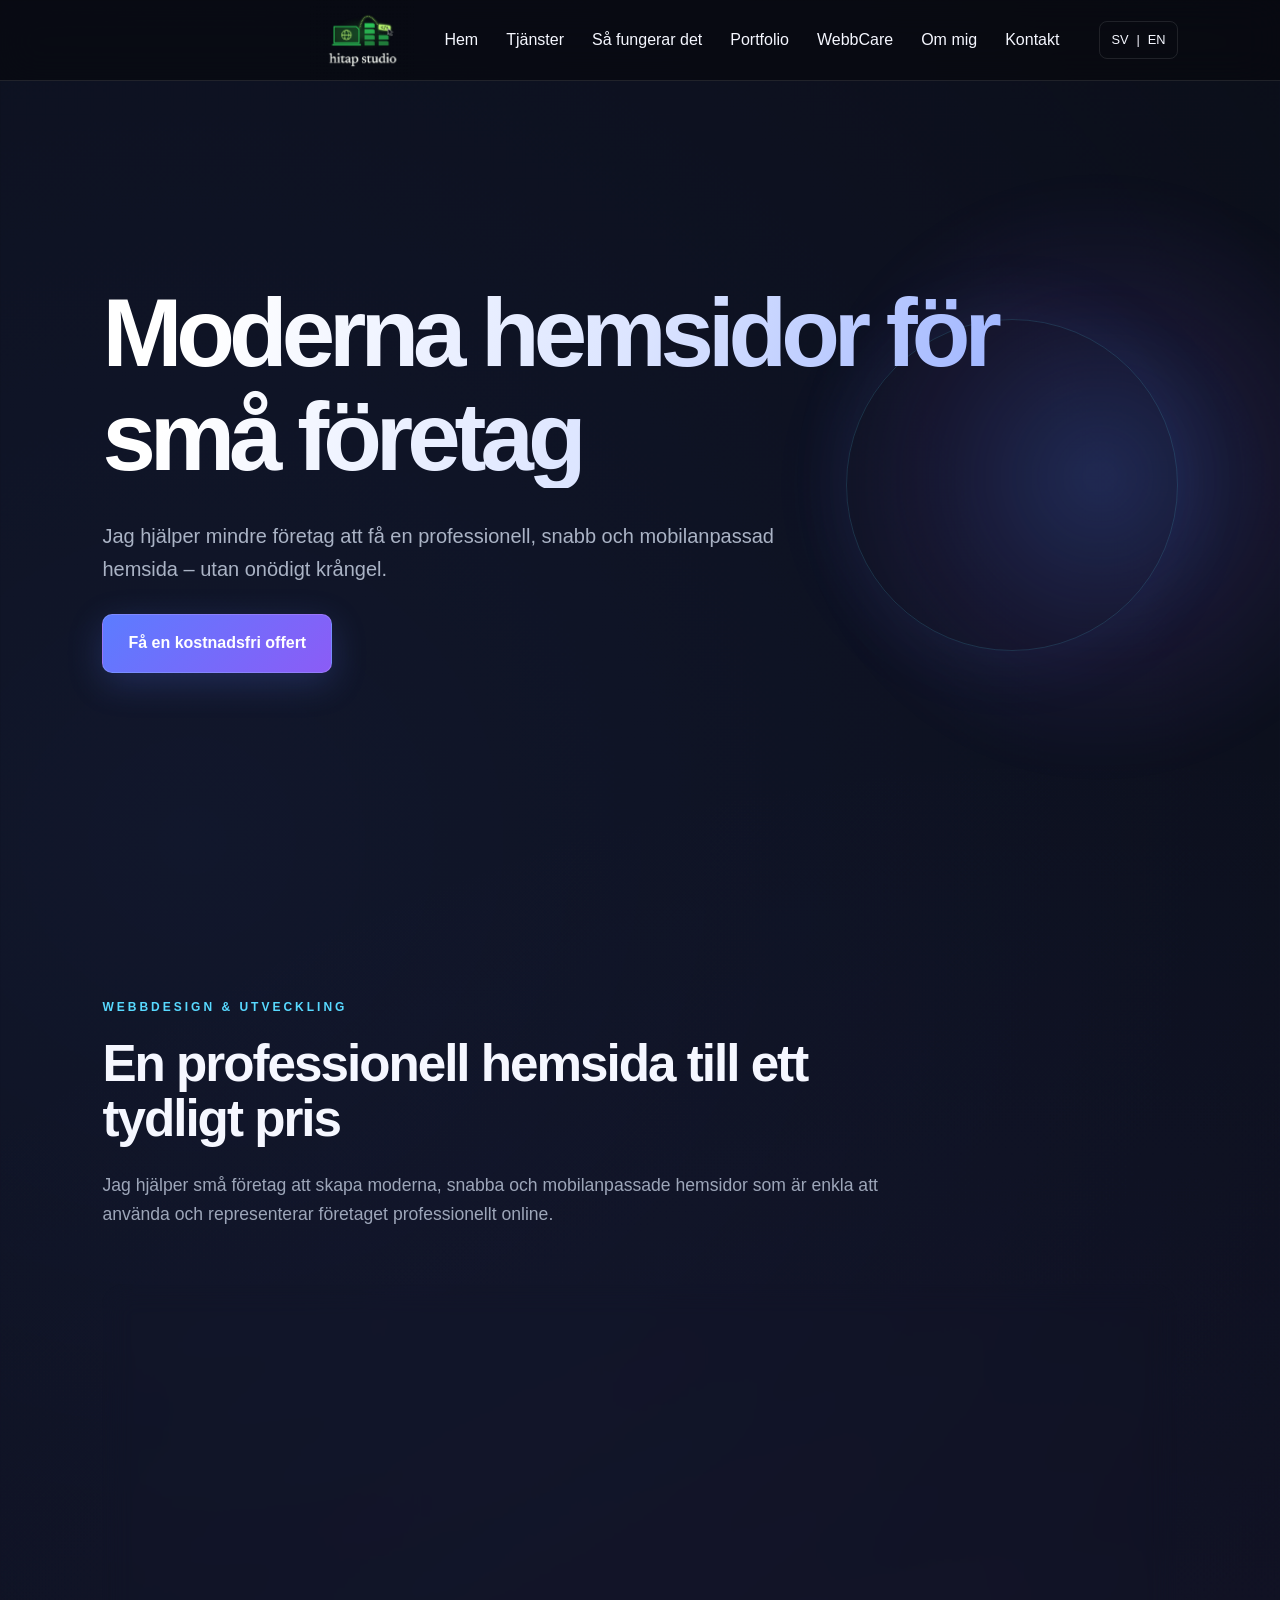
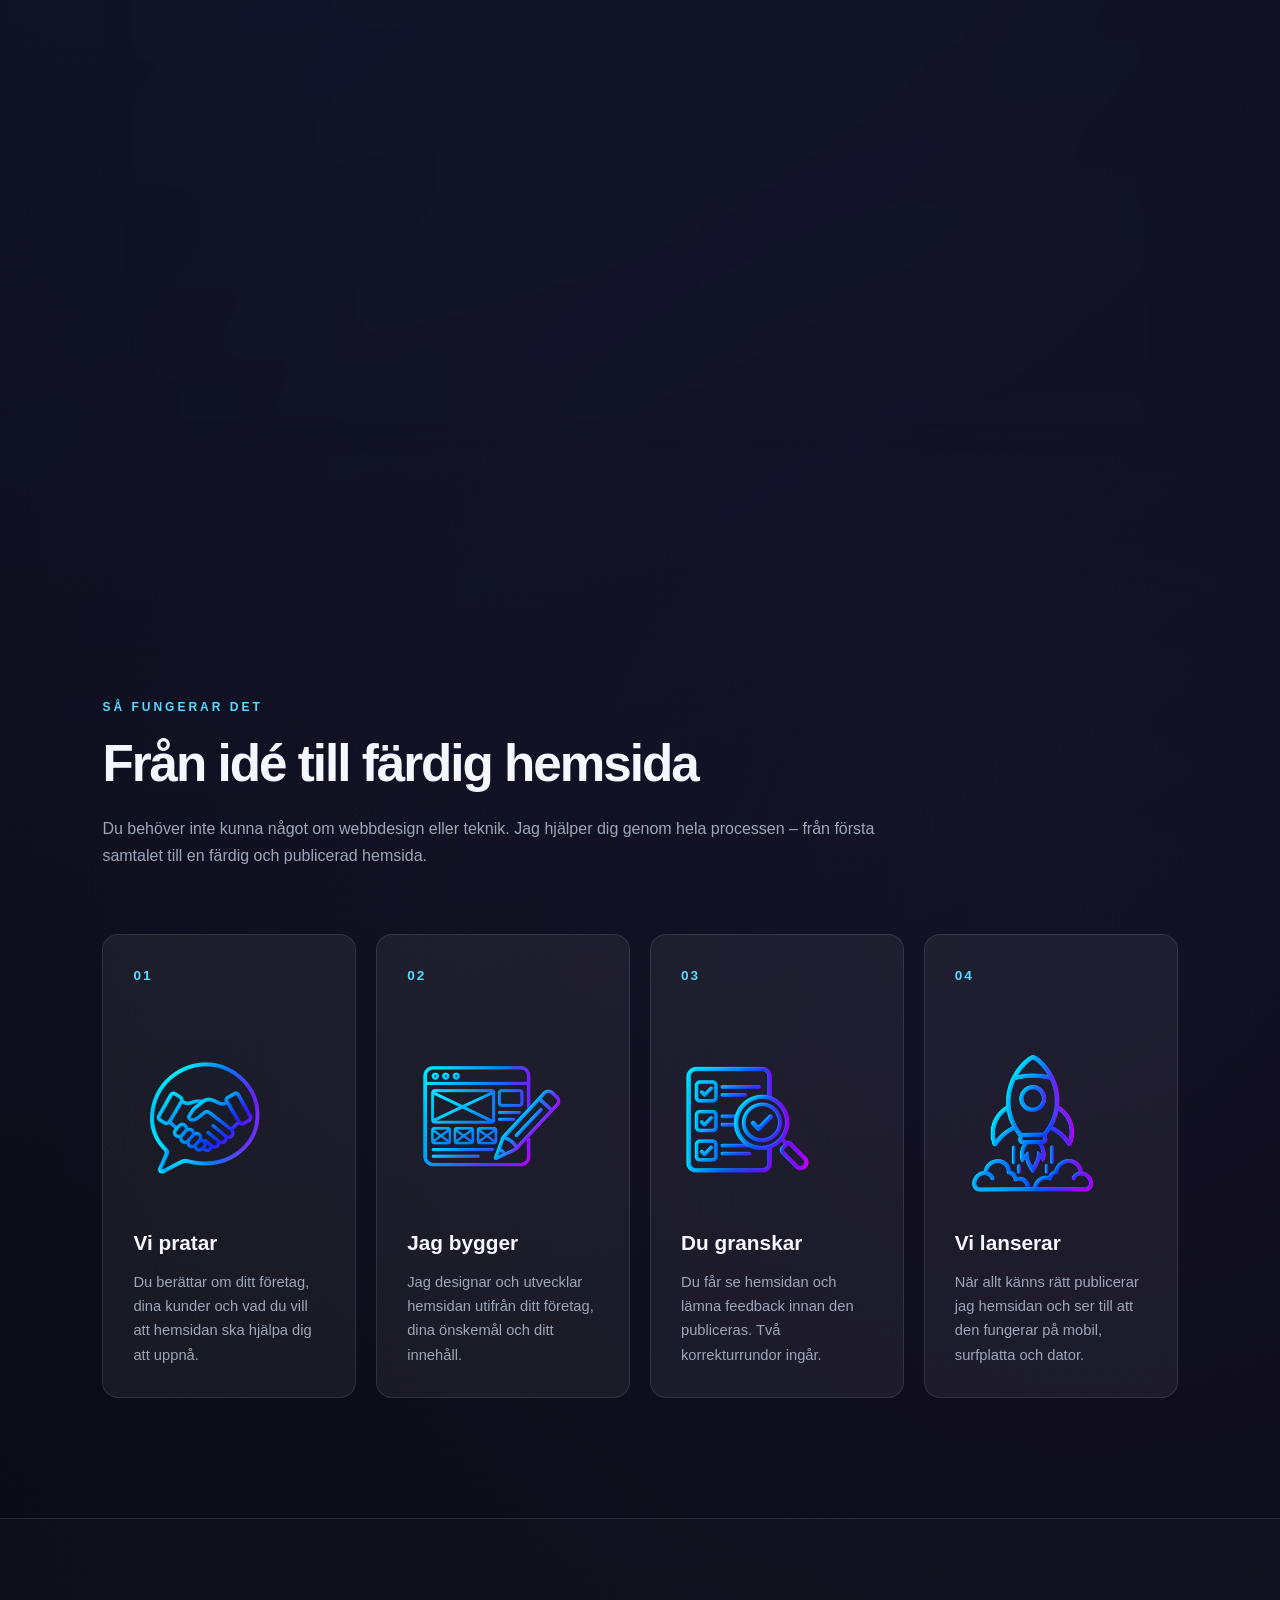
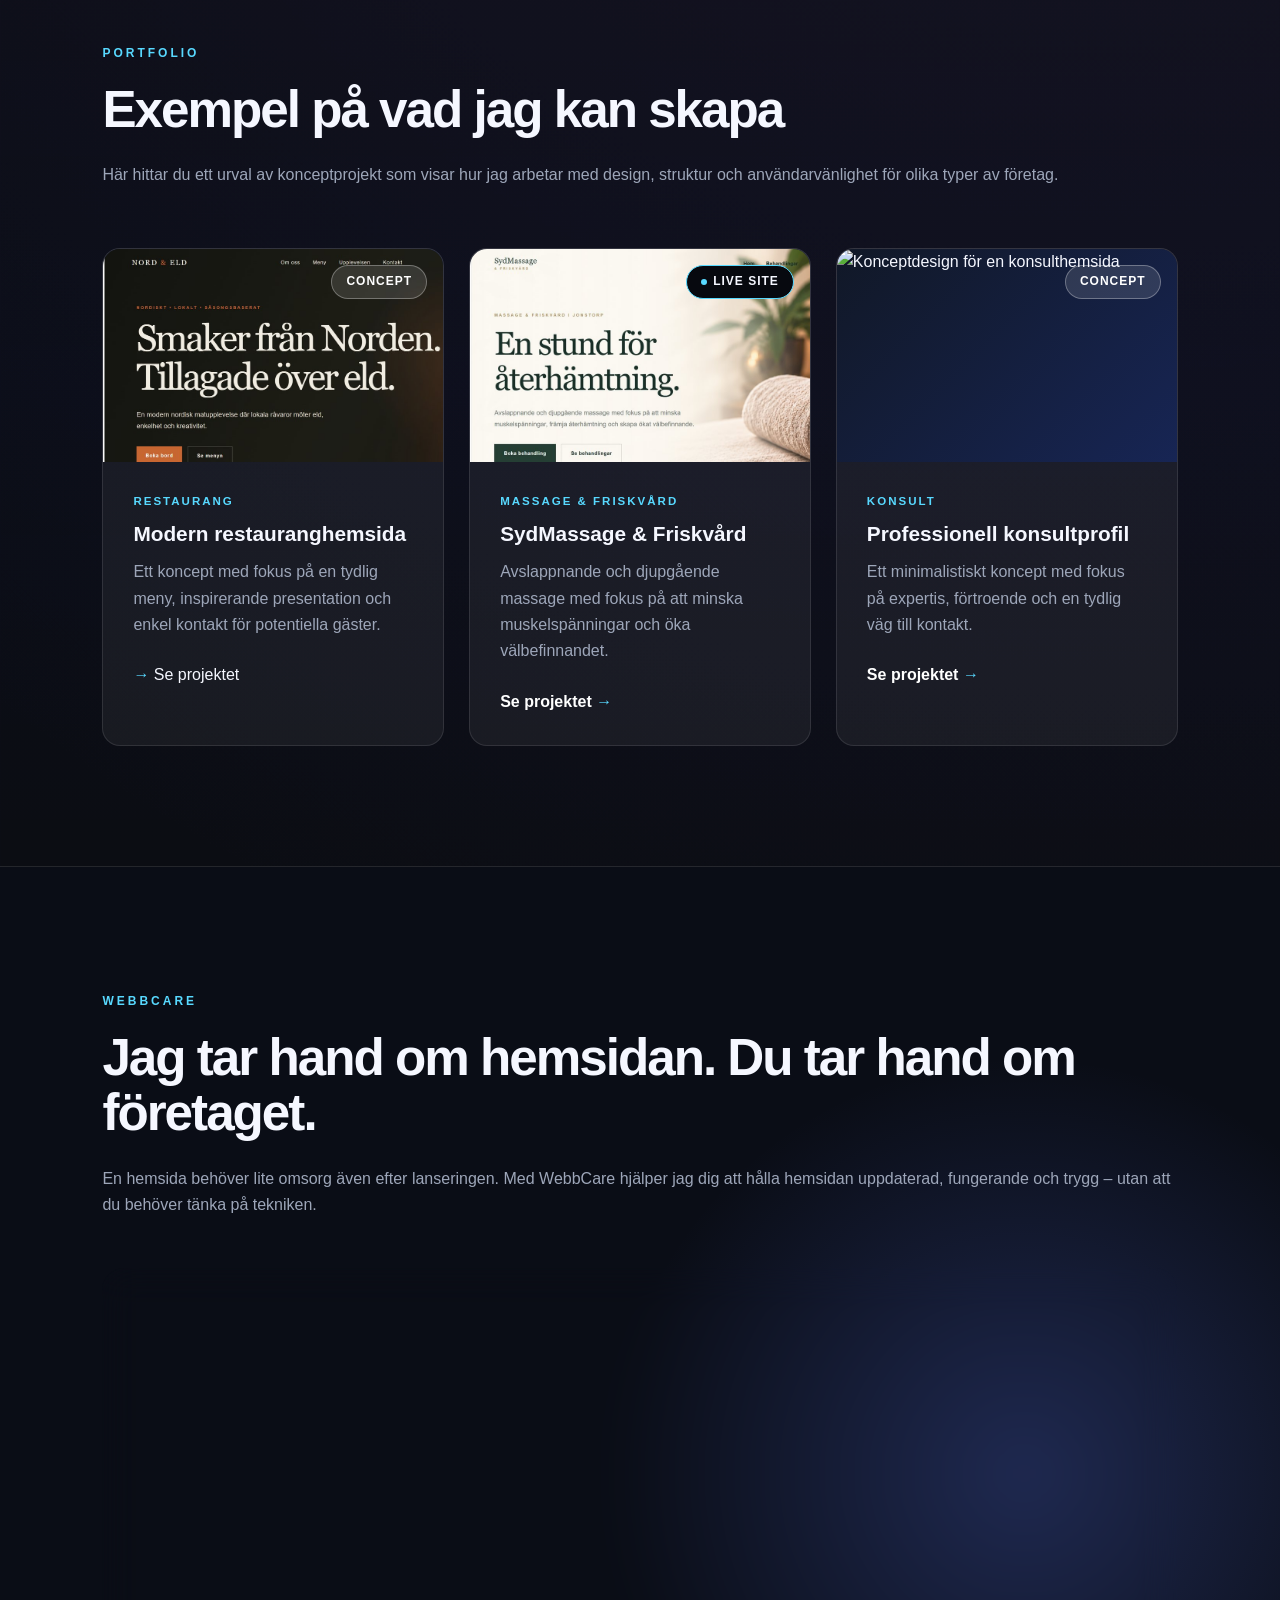
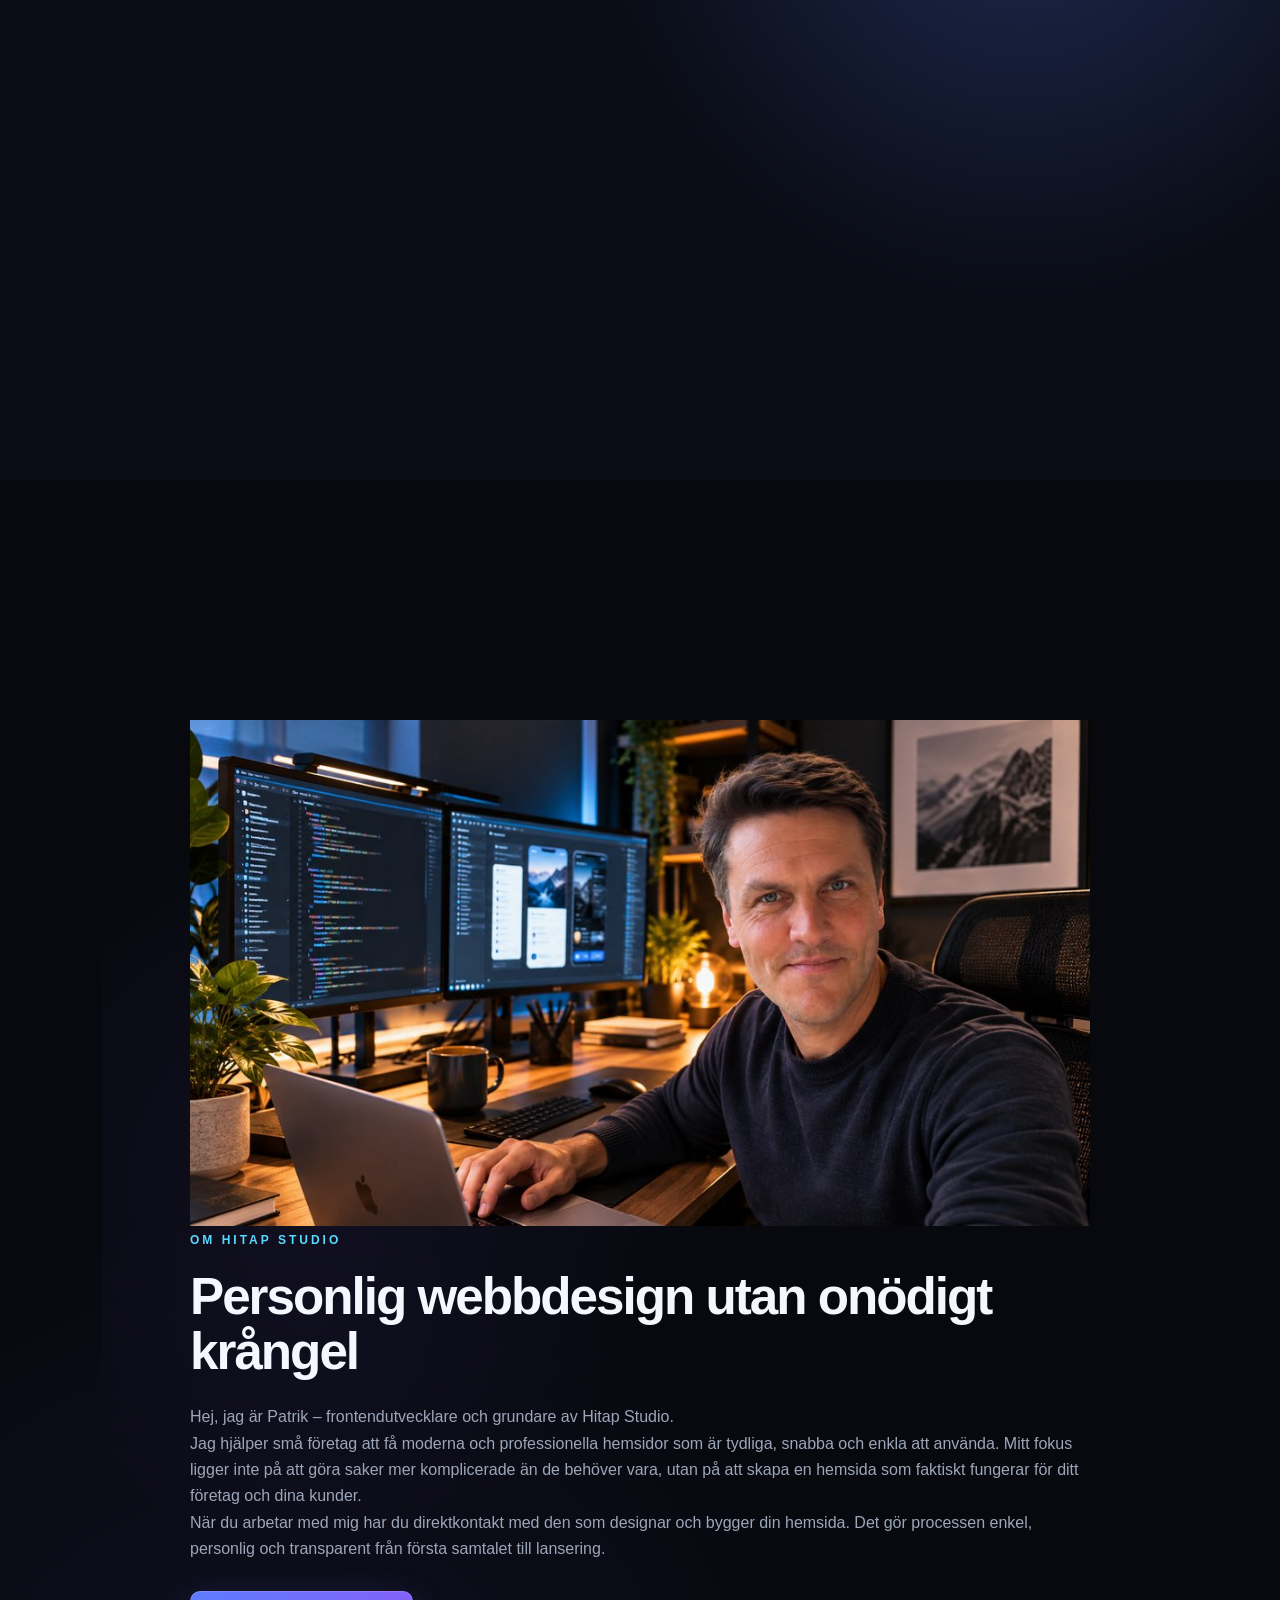
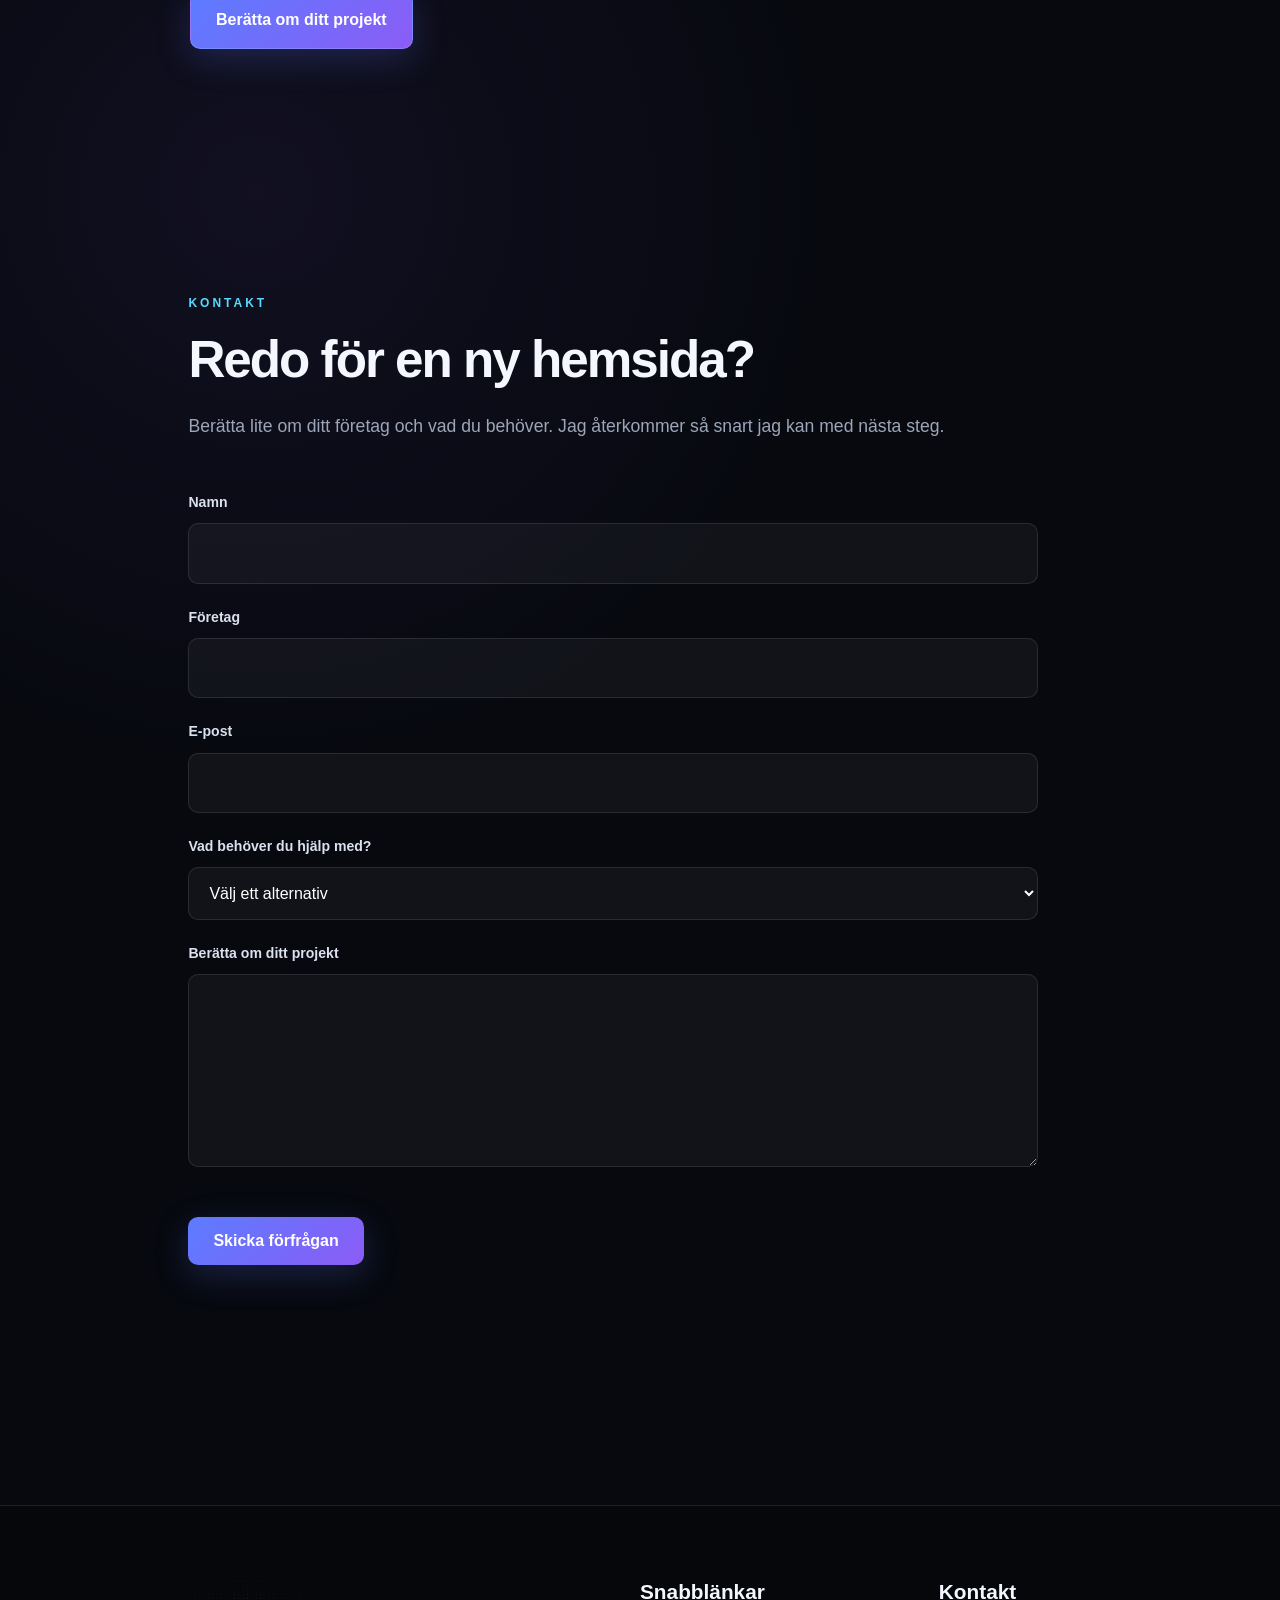
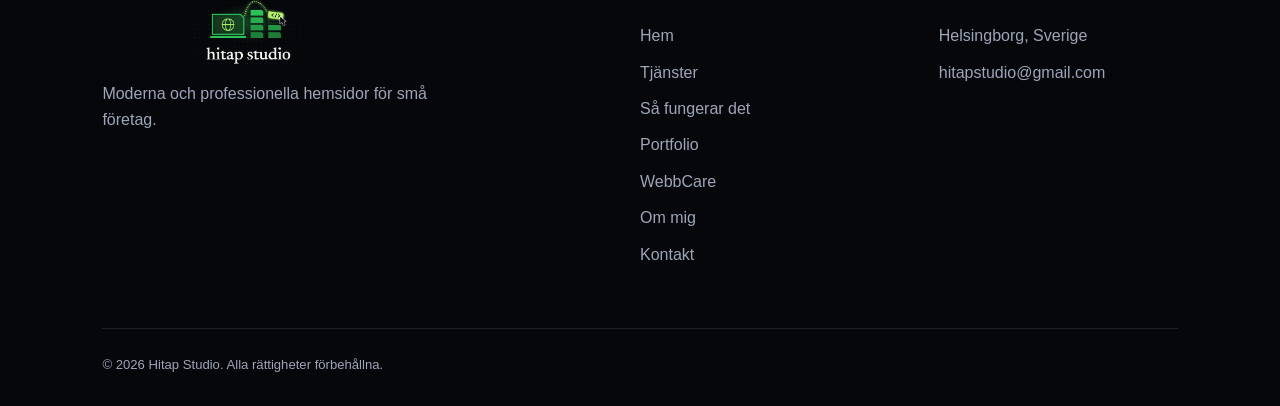
==== index.html @ 7cd755ec "Initial commit" ====
<!DOCTYPE html>
<html lang="sv">

<head>
    <meta charset="UTF-8">
    <meta name="viewport" content="width=device-width, initial-scale=1.0">

    <title>Webbdesign för små företag</title>

    <link rel="stylesheet" href="styles/style.css">
</head>

<body>

    <header>

    <nav>

        <a href="#" class="logo">
    <img src="images/logo.png" alt="Hitap Studio" class="logo-img">
</a>

        <button class="menu-toggle"
                aria-label="Öppna meny"
                aria-expanded="false">
            <span></span>
            <span></span>
            <span></span>
        </button>

        <div class="nav-menu">

            <a href="#">Hem</a>
            <a href="#services">Tjänster</a>
            <a href="#process">Så fungerar det</a>
            <a href="#portfolio">Portfolio</a>
            <a href="#webbcare">WebbCare</a>
            <a href="#about">Om mig</a>
            <a href="#contact">Kontakt</a>

            <div class="language-switcher">
                <span>SV</span>
                <span>|</span>
                <a href="en/">EN</a>
            </div>

        </div>

    </nav>

</header>

    <main>

        <section class="hero">

            <h1>Moderna hemsidor för små företag</h1>

            <p>
                Jag hjälper mindre företag att få en professionell,
                snabb och mobilanpassad hemsida – utan onödigt krångel.
            </p>

            <a href="#contact">
                Få en kostnadsfri offert
            </a>

        </section>

        <section id="services" class="services">

    <p class="section-label">WEBBDESIGN & UTVECKLING</p>

    <h2>En professionell hemsida till ett tydligt pris</h2>

    <p>
        Jag hjälper små företag att skapa moderna, snabba och
        mobilanpassade hemsidor som är enkla att använda och
        representerar företaget professionellt online.
    </p>

    <div class="service-card">

        <h3>Företagshemsida</h3>

        <p class="price">6 900 kr</p>

        <p>
            En komplett och professionell hemsida för mindre företag
            som vill skapa en stark digital närvaro.
        </p>

        <ul>
            <li>Upp till 5 sidor (t.ex. Start, Tjänster, Om oss, Galleri och Kontakt)</li>
            <li>Modern och professionell design</li>
            <li>Mobil-, surfplatte- och datoranpassad</li>
            <li>Kontaktformulär</li>
            <li>Grundläggande SEO</li>
            <li>Integration med sociala medier och Google Maps</li>
            <li>2 korrekturrundor</li>
            <li>Publicering av hemsidan</li>
        </ul>

        <p class="small-text">
            Domän, hosting och eventuella tredjepartstjänster
            tillkommer och betalas direkt av kunden.
        </p>

        <p class="small-text">
    Den här tjänsten gäller skräddarsydda hemsidor – inte webbutiker,
    inloggningssystem eller egna bokningssystem. För sådana behov
    hjälper jag dig istället att välja och sätta upp rätt verktyg.
</p>

<p class="small-text">
    
</p>

<p class="small-text">
    Grundläggande SEO innebär sidtitlar, beskrivningar och teknisk grund
    så att Google kan hitta sidan – löpande SEO-arbete ingår inte.
</p>

        <a href="#contact" class="button">
            Få en kostnadsfri offert
        </a>

    </div>

</section>

<section id="process" class="process">

    <p class="section-label">SÅ FUNGERAR DET</p>

    <h2>Från idé till färdig hemsida</h2>

    <p>
        Du behöver inte kunna något om webbdesign eller teknik.
        Jag hjälper dig genom hela processen – från första samtalet
        till en färdig och publicerad hemsida.
    </p>

    <div class="process-steps">

        <div class="process-step">
            <span class="step-number">01</span>
            <img src="images/icon-contact.png" alt="" class="process-icon">
            <h3>Vi pratar</h3>
            <p>
                Du berättar om ditt företag, dina kunder och vad
                du vill att hemsidan ska hjälpa dig att uppnå.
            </p>
        </div>

        <div class="process-step">
            <span class="step-number">02</span>
            <img src="images/icon-design.png" alt="" class="process-icon">
            <h3>Jag bygger</h3>
            <p>
                Jag designar och utvecklar hemsidan utifrån ditt
                företag, dina önskemål och ditt innehåll.
            </p>
        </div>

        <div class="process-step">
            <span class="step-number">03</span>
            <img src="images/icon-review.png" alt="" class="process-icon">
            <h3>Du granskar</h3>
            <p>
                Du får se hemsidan och lämna feedback innan
                den publiceras. Två korrekturrundor ingår.
            </p>
        </div>

        <div class="process-step">
            <span class="step-number">04</span>
            <img src="images/icon-launch.png" alt="" class="process-icon">
            <h3>Vi lanserar</h3>
            <p>
                När allt känns rätt publicerar jag hemsidan och
                ser till att den fungerar på mobil, surfplatta och dator.
            </p>
        </div>

    </div>

</section>

<!-- SEKTION 4 - PORTFOLIO -->
<section id="portfolio" class="portfolio">

    <p class="section-label">PORTFOLIO</p>

    <h2>Exempel på vad jag kan skapa</h2>

    <p>
        Här hittar du ett urval av konceptprojekt som visar hur jag
        arbetar med design, struktur och användarvänlighet för olika
        typer av företag.
    </p>

    <div class="portfolio-grid">

        <!-- PROJEKT 1 -->
        <article class="portfolio-card">

            <div class="portfolio-image">
                <img src="images/restaurant-project.jpg"
     alt="Concept design for a restaurant website">
<span class="portfolio-badge concept">Concept</span>
</div>

            <div class="portfolio-content">
                <p class="project-type">RESTAURANG</p>

                <h3>Modern restauranghemsida</h3>

                <p>
                    Ett koncept med fokus på en tydlig meny,
                    inspirerande presentation och enkel kontakt
                    för potentiella gäster.
                </p>

                <a href="projects/restaurant/index.html" class="project-link"></a>
                    Se projektet
                </a>
            </div>

        </article>


        <!-- PROJEKT 2 -->
        <article class="portfolio-card">

            <div class="portfolio-image">
                
<img src="images/sydmassage-project.jpg"
     alt="SydMassage & Friskvård">
     <span class="portfolio-badge live">Live site</span>
</div>

<div class="portfolio-content">


                <p class="project-type">MASSAGE & FRISKVÅRD</p>

                <h3>SydMassage & Friskvård</h3>

<p>
    Avslappnande och djupgående massage med fokus på
    att minska muskelspänningar och öka välbefinnandet.
</p>

<a href="https://sydmassage.se" target="_blank" rel="noopener noreferrer" class="project-link">
    Se projektet
</a>

                
                </a>
            </div>

        </article>


        <!-- PROJEKT 3 -->
        <article class="portfolio-card">

            <div class="portfolio-image">
                <img src="images/consultant-project.jpg"
                     alt="Konceptdesign för en konsulthemsida">
                     <span class="portfolio-badge concept">Concept</span>
</div>
            

            <div class="portfolio-content">
                <p class="project-type">KONSULT</p>

                <h3>Professionell konsultprofil</h3>

                <p>
                    Ett minimalistiskt koncept med fokus på
                    expertis, förtroende och en tydlig väg
                    till kontakt.
                </p>

                <a href="#" class="project-link">
                    Se projektet
                </a>
            </div>

        </article>

    </div>

    

</section>

<!-- SEKTION 5 - WEBBCARE -->
<section id="webbcare" class="webbcare">

    <p class="section-label">WEBBCARE</p>

    <h2>Jag tar hand om hemsidan. Du tar hand om företaget.</h2>

    <p>
        En hemsida behöver lite omsorg även efter lanseringen.
        Med WebbCare hjälper jag dig att hålla hemsidan uppdaterad,
        fungerande och trygg – utan att du behöver tänka på tekniken.
    </p>

    <div class="webbcare-card">

        <h3>WebbCare</h3>

        <p class="price">590 kr / månad</p>

        <p>
            Löpande hjälp för dig som vill slippa hantera
            hemsidan på egen hand.
        </p>

        <ul>
            <li>Regelbundna tekniska kontroller</li>
            <li>Kontroll av länkar och kontaktformulär</li>
            <li>Backup- och säkerhetskontroller</li>
            <li>Upp till 30 minuter mindre ändringar per månad</li>
            <li>Hjälp när frågor om hemsidan dyker upp</li>
        </ul>

        <p class="small-text">
            WebbCare är en frivillig tilläggstjänst.
            Domän, hosting och eventuella tredjepartstjänster ingår inte.
            Outnyttjad tid sparas inte till kommande månader.
        </p>

        <a href="#contact" class="button">
            Jag vill veta mer om WebbCare
        </a>

    </div>

</section>

<!-- SEKTION 6 - OM HITAP STUDIO -->
<section id="about" class="about">

    <section id="about" class="about">

    <div class="about-content">

        <div class="about-image">
            <img src="images/about-photo.jpg" alt="Patrik, grundare av Hitap Studio">
        </div>

        <div class="about-text">

            <p class="section-label">OM HITAP STUDIO</p>

            <h2>Personlig webbdesign utan onödigt krångel</h2>

            <p>
                Hej, jag är Patrik – frontendutvecklare och grundare
                av Hitap Studio.
            </p>

            <p>
                Jag hjälper små företag att få moderna och professionella
                hemsidor som är tydliga, snabba och enkla att använda.
                Mitt fokus ligger inte på att göra saker mer komplicerade
                än de behöver vara, utan på att skapa en hemsida som
                faktiskt fungerar för ditt företag och dina kunder.
            </p>

            <p>
             När du arbetar med mig har du direktkontakt
                med den som designar och bygger din hemsida.
                Det gör processen enkel, personlig och transparent
                från första samtalet till lansering.
            </p>

            <a href="#contact" class="button">
                Berätta om ditt projekt
            </a>

        </div>

    </div>

</section>

<!-- SEKTION 7 - KONTAKT -->
<section id="contact" class="contact">

    <p class="section-label">KONTAKT</p>

    <h2>Redo för en ny hemsida?</h2>

    <p>
        Berätta lite om ditt företag och vad du behöver.
        Jag återkommer så snart jag kan med nästa steg.
    </p>

    <form class="contact-form" action="https://api.web3forms.com/submit" method="POST">
        <input type="hidden" name="access_key" value="648edb20-3211-44fe-b882-6ec803e39d4d">
<input type="hidden" name="subject" value="Ny förfrågan från hitapstudio.se">
<input type="hidden" name="from_name" value="Hitap Studio – kontaktformulär">
<input type="checkbox" name="botcheck" style="display: none;">

        <div class="form-group">
            <label for="name">Namn</label>
            <input type="text" id="name" name="name" required>
        </div>

        <div class="form-group">
            <label for="company">Företag</label>
            <input type="text" id="company" name="company">
        </div>

        <div class="form-group">
            <label for="email">E-post</label>
            <input type="email" id="email" name="email" required>
        </div>

        <div class="form-group">
            <label for="project">Vad behöver du hjälp med?</label>

            <select id="project" name="project">
                <option value="">Välj ett alternativ</option>
                <option value="new-website">Ny hemsida</option>
                <option value="redesign">Förnya befintlig hemsida</option>
                <option value="webbcare">WebbCare</option>
                <option value="other">Annat</option>
            </select>
        </div>

        <div class="form-group">
            <label for="message">Berätta om ditt projekt</label>

            <textarea
                id="message"
                name="message"
                rows="6"
                required>
            </textarea>
        </div>

        <button type="submit" class="button">
            Skicka förfrågan
        </button>

    </form>

</section>

    </main>

    <!-- FOOTER -->
<footer class="footer">

    <div class="footer-content">

        <div class="footer-brand">
            <img src="images/logo.png" alt="Hitap Studio" class="footer-logo-img">

            <p>
                Moderna och professionella hemsidor
                för små företag.
            </p>
        </div>

        <div class="footer-links">
            <h3>Snabblänkar</h3>

            <a href="#">Hem</a>
            <a href="#services">Tjänster</a>
            <a href="#process">Så fungerar det</a>
            <a href="#portfolio">Portfolio</a>
            <a href="#webbcare">WebbCare</a>
            <a href="#about">Om mig</a>
            <a href="#contact">Kontakt</a>
        </div>

        <div class="footer-contact">
            <h3>Kontakt</h3>

            <p>Helsingborg, Sverige</p>

            <a href="mailto:hitapstudio@gmail.com">
                hitapstudio@gmail.com

            </a>
        </div>

    </div>

    <div class="footer-bottom">
        <p>
            &copy; 2026 Hitap Studio. Alla rättigheter förbehållna.
        </p>
    </div>

</footer>

    <script src="scripts/script.js"></script>

</body>

</html>
---- styles/style.css ----
/* ========================================
   HITAP STUDIO
   MODERN / FUTURISTIC DESIGN
======================================== */

:root {
    --bg: #07090f;
    --bg-soft: #0d111c;
    --card: rgba(255, 255, 255, 0.055);
    --card-hover: rgba(255, 255, 255, 0.08);

    --text: #f5f7ff;
    --text-soft: #9da6b9;

    --blue: #5c7cff;
    --violet: #8b5cf6;
    --cyan: #58d9ff;

    --border: rgba(255, 255, 255, 0.10);

    --max-width: 1400px;
}


/* ========================================
   RESET
======================================== */

* {
    margin: 0;
    padding: 0;
    box-sizing: border-box;
}

html {
    scroll-behavior: smooth;
}

body {
    font-family: Inter, Arial, Helvetica, sans-serif;
    background:
        radial-gradient(
            circle at 15% 10%,
            rgba(92, 124, 255, 0.12),
            transparent 28%
        ),
        radial-gradient(
            circle at 85% 30%,
            rgba(139, 92, 246, 0.09),
            transparent 30%
        ),
        var(--bg);

    color: var(--text);
    line-height: 1.65;

    overflow-x: hidden;
}

img {
    width: 100%;
    display: block;
}

a {
    text-decoration: none;
    color: inherit;
}

.menu-toggle {
  display: none;
}

/* ========================================
   GENERAL
======================================== */

section {
    position: relative;
    padding: 120px 8%;
}

section > h2,
section > p {
    max-width: 780px;
}

.section-label {
    display: inline-block;

    font-size: 0.75rem;
    font-weight: 700;

    letter-spacing: 3px;

    color: var(--cyan);

    margin-bottom: 18px;
}

h1,
h2,
h3 {
    line-height: 1.08;
}

h2 {
    font-size: clamp(2.3rem, 4vw, 4rem);
    letter-spacing: -2px;
    margin-bottom: 25px;
}

h3 {
    font-size: 1.3rem;
}

p {
    color: var(--text-soft);
}


/* ========================================
   BUTTONS
======================================== */

.button,
.hero > a {
    position: relative;

    display: inline-flex;
    align-items: center;
    justify-content: center;

    padding: 15px 25px;

    margin-top: 28px;

    border-radius: 10px;

    color: white;

    font-weight: 700;

    background:
        linear-gradient(
            135deg,
            var(--blue),
            var(--violet)
        );

    border: 1px solid rgba(255, 255, 255, 0.15);

    box-shadow:
        0 10px 35px rgba(92, 124, 255, 0.22);

    transition:
        transform 0.25s ease,
        box-shadow 0.25s ease;
}

.button:hover,
.hero > a:hover {
    transform: translateY(-3px);

    box-shadow:
        0 15px 45px rgba(92, 124, 255, 0.38);
}


/* ========================================
   NAVIGATION
======================================== */

header {
    position: sticky;
    top: 0;

    z-index: 1000;

    background: rgba(7, 9, 15, 0.72);

    backdrop-filter: blur(18px);
    -webkit-backdrop-filter: blur(18px);

    border-bottom: 1px solid var(--border);
}

nav {
    max-width: var(--max-width);
    min-height: 76px;

    margin: auto;

    padding: 0 8%;

    display: flex;
    justify-content: flex-end;
    align-items: center;

    gap: 30px;
}

.nav-menu {
  display: flex;
  align-items: center;
  gap: 28px;
}

nav > a {
    color: #dfe4ef;

    font-size: 0.92rem;
    font-weight: 600;

    transition: color 0.2s ease;
}

nav > a:hover {
    color: var(--cyan);
}

.language-switcher {
    display: flex;
    gap: 8px;
    margin-left: 12px;
    padding: 7px 11px;
    border: 1px solid var(--border);
    border-radius: 8px;
    font-size: 0.8rem;
  align-items: center;
  
}



/* ========================================
   HERO
======================================== */

.hero {
    max-width: var(--max-width);

    min-height: 88vh;

    margin: auto;

    display: flex;
    flex-direction: column;
    justify-content: center;

    isolation: isolate;
}


/* futuristic light behind hero */

.hero::before {
    content: "";

    position: absolute;

    width: 600px;
    height: 600px;

    right: -120px;
    top: 50%;

    transform: translateY(-50%);

    background:
        radial-gradient(
            circle,
            rgba(92, 124, 255, 0.24),
            rgba(139, 92, 246, 0.08) 40%,
            transparent 70%
        );

    filter: blur(15px);

    z-index: -1;
}

.hero::after {
    content: "";

    position: absolute;

    width: 330px;
    height: 330px;

    right: 8%;
    top: 30%;

    border-radius: 50%;

    border: 1px solid rgba(88, 217, 255, 0.15);

    box-shadow:
        0 0 80px rgba(92, 124, 255, 0.10);

    z-index: -1;
}

.hero h1 {
    max-width: 1050px;

    font-size: clamp(3.8rem, 7.5vw, 7.5rem);

    letter-spacing: -6px;

    background:
        linear-gradient(
            110deg,
            #ffffff 10%,
            #dbe4ff 50%,
            #829eff 100%
        );

    -webkit-background-clip: text;
    background-clip: text;

    color: transparent;

    margin-bottom: 32px;
}

.hero p {
    max-width: 680px;

    font-size: 1.25rem;

    color: #aab3c5;
}

.hero > a {
    align-self: flex-start;
}


/* ========================================
   SERVICES
======================================== */

.services {
    max-width: var(--max-width);
    margin: auto;
}

.services > p:not(.section-label) {
    font-size: 1.1rem;
}

.service-card {
    position: relative;

    max-width: 1150px;

    margin-top: 55px;

    padding: 55px;

    border-radius: 22px;

    background:
        linear-gradient(
            145deg,
            rgba(255, 255, 255, 0.08),
            rgba(255, 255, 255, 0.025)
        );

    border: 1px solid var(--border);

    backdrop-filter: blur(15px);

    overflow: hidden;
}

.service-card::before {
    content: "";

    position: absolute;

    width: 300px;
    height: 300px;

    right: -120px;
    top: -120px;

    background: var(--blue);

    opacity: 0.15;

    filter: blur(80px);

    border-radius: 50%;
}

.service-card h3 {
    font-size: 1.8rem;
}

.price {
    color: white;

    font-size: 3rem;
    font-weight: 800;

    margin: 15px 0 25px;
}

.service-card > p:not(.price) {
    max-width: 650px;
}

.service-card ul {
    list-style: none;

    display: grid;
    grid-template-columns: repeat(2, 1fr);

    gap: 17px 35px;

    margin: 38px 0;
}

.service-card li {
    color: #d7dcea;
}

.service-card li::before {
    content: "✦";

    color: var(--cyan);

    margin-right: 11px;
}

.small-text {
    max-width: 700px;

    font-size: 0.82rem;

    color: #7f899d;
}


/* ========================================
   PROCESS
======================================== */

.process {
    max-width: var(--max-width);
    margin: auto;
}

.process-steps {
    display: grid;

    grid-template-columns: repeat(4, 1fr);

    gap: 20px;

    margin-top: 65px;
}

.process-step {
    position: relative;

    min-height: 280px;

    padding: 30px;

    background: var(--card);

    border: 1px solid var(--border);

    border-radius: 16px;

    transition:
        transform 0.25s ease,
        background 0.25s ease,
        border-color 0.25s ease;
}

.process-icon {
    display: block;
    height: 150px;
    width: auto;
    margin-bottom: 40px;
}

.process-step:hover {
    transform: translateY(-7px);

    background: var(--card-hover);

    border-color: rgba(92, 124, 255, 0.4);
}

.step-number {
    display: block;

    margin-bottom: 55px;

    color: var(--cyan);

    font-size: 0.85rem;

    font-weight: 800;

    letter-spacing: 2px;
}

.process-step h3 {
    margin-bottom: 15px;
}

.process-step p {
    font-size: 0.92rem;
}


/* ========================================
   PORTFOLIO
======================================== */

.portfolio {
    border-top: 1px solid var(--border);
    border-bottom: 1px solid var(--border);

    background:
        linear-gradient(
            180deg,
            rgba(255,255,255,0.015),
            rgba(92,124,255,0.035),
            rgba(255,255,255,0.015)
        );
}

.portfolio > h2,
.portfolio > p,
.portfolio-grid,
.portfolio-note {
    max-width: var(--max-width);

    margin-left: auto;
    margin-right: auto;
}

.portfolio-grid {
    display: grid;

    grid-template-columns: repeat(3, 1fr);

    gap: 25px;

    margin-top: 60px;
}

.portfolio-card {
    overflow: hidden;

    border-radius: 18px;

    background: var(--card);

    border: 1px solid var(--border);

    transition:
        transform 0.3s ease,
        border-color 0.3s ease;
}

.portfolio-card:hover {
    transform: translateY(-8px);

    border-color: rgba(88, 217, 255, 0.35);
}

.portfolio-image {
    position: relative;
    aspect-ratio: 16 / 10;

    background:
        linear-gradient(
            135deg,
            #111827,
            #172554
        );

    overflow: hidden;
}

.portfolio-image img {
    width: 100%;
    height: 100%;

    object-fit: cover;
    object-position: left top;
}

.portfolio-content {
    padding: 30px;
}

.project-type {
    color: var(--cyan);

    font-size: 0.72rem;

    font-weight: 800;

    letter-spacing: 2px;

    margin-bottom: 12px;
}

.portfolio-content h3 {
    margin-bottom: 14px;
}

.project-link {
    display: inline-block;

    margin-top: 24px;

    color: white;

    font-weight: 700;
}

.project-link::after {
    content: " →";

    color: var(--cyan);
}

.portfolio-note {
    margin-top: 35px;

    font-size: 0.8rem;
}


/* ========================================
   WEBBCARE
======================================== */

.webbcare {
    overflow: hidden;

    background:
        radial-gradient(
            circle at 80% 50%,
            rgba(92, 124, 255, 0.25),
            transparent 35%
        ),
        #0a0d16;
}

.webbcare > h2,
.webbcare > p,
.webbcare-card {
    max-width: 1100px;

    margin-left: auto;
    margin-right: auto;
}

.webbcare-card {
    position: relative;

    margin-top: 50px;

    padding: 55px;

    border-radius: 22px;

    background:
        linear-gradient(
            135deg,
            rgba(255,255,255,0.09),
            rgba(255,255,255,0.03)
        );

    border: 1px solid rgba(255,255,255,0.13);

    backdrop-filter: blur(18px);
}

.webbcare-card ul {
    list-style: none;

    margin: 30px 0;
}

.webbcare-card li {
    padding: 9px 0;

    color: #d8deea;
}

.webbcare-card li::before {
    content: "✓";

    margin-right: 10px;

    color: var(--cyan);
}


/* ========================================
   ABOUT
======================================== */

.about {
    background:
        radial-gradient(
            circle at 20% 50%,
            rgba(139, 92, 246, 0.08),
            transparent 35%
        );
}

.about-content {
    max-width: 900px;

    margin: auto;
}

.about-content > p:not(.section-label) {
    font-size: 1.08rem;

    margin-bottom: 20px;
}


/* ========================================
   CONTACT
======================================== */

.contact {
    max-width: 1100px;

    margin: auto;
}

.contact > p:not(.section-label) {
    font-size: 1.1rem;

    margin-bottom: 50px;
}

.contact-form {
    max-width: 850px;

    display: grid;

    gap: 22px;
}

.form-group {
    display: flex;

    flex-direction: column;

    gap: 9px;
}

.form-group label {
    color: #dbe1ee;

    font-size: 0.88rem;

    font-weight: 700;
}

.form-group input,
.form-group select,
.form-group textarea {
    width: 100%;

    padding: 16px;

    color: white;

    background: rgba(255,255,255,0.045);

    border: 1px solid var(--border);

    border-radius: 10px;

    font: inherit;

    outline: none;

    transition:
        border-color 0.2s ease,
        box-shadow 0.2s ease;
}

.form-group select option {
    background: #10131d;
}

.form-group input:focus,
.form-group select:focus,
.form-group textarea:focus {
    border-color: var(--blue);

    box-shadow:
        0 0 0 3px rgba(92, 124, 255, 0.12);
}

.form-group textarea {
    resize: vertical;
}

.contact-form button {
    border: none;

    cursor: pointer;

    font-size: 1rem;

    justify-self: start;
}


/* ========================================
   FOOTER
======================================== */

.footer {
    padding: 75px 8% 30px;

    background: #05070b;

    border-top: 1px solid var(--border);
}

.footer-content {
    max-width: var(--max-width);

    margin: auto;

    display: grid;

    grid-template-columns: 2fr 1fr 1fr;

    gap: 60px;

    padding-bottom: 60px;
}

.footer-brand h2 {
    font-size: 2.1rem;

    margin-bottom: 15px;

    background:
        linear-gradient(
            90deg,
            white,
            #839eff
        );

    -webkit-background-clip: text;
    background-clip: text;

    color: transparent;
}

.footer-brand p {
    max-width: 350px;
}

.footer-links,
.footer-contact {
    display: flex;

    flex-direction: column;

    align-items: flex-start;

    gap: 10px;
}

.footer-links h3,
.footer-contact h3 {
    margin-bottom: 10px;
}

.footer-links a,
.footer-contact a {
    color: var(--text-soft);

    transition: color 0.2s ease;
}

.footer-links a:hover,
.footer-contact a:hover {
    color: var(--cyan);
}

.footer-bottom {
    max-width: var(--max-width);

    margin: auto;

    padding-top: 25px;

    border-top: 1px solid var(--border);

    font-size: 0.82rem;
}


/* ========================================
   TABLET
======================================== */

@media (max-width: 900px) {

    section {
        padding: 90px 6%;
    }

    nav {
        padding: 0 6%;
        gap: 18px;
    }

    .hero h1 {
        letter-spacing: -4px;
    }

    .process-steps {
        grid-template-columns: repeat(2, 1fr);
    }

    .portfolio-grid {
        grid-template-columns: repeat(2, 1fr);
    }

    .footer-content {
        grid-template-columns: 1fr 1fr;
    }

    .footer-brand {
        grid-column: 1 / -1;
    }
}

.logo-img {
    height: 80px;
    width: auto;
    display: block;
}

.footer-logo-img {
    height: 100px;
    width: auto;
    display: block;
    padding-left: 80px;
}

.portfolio-badge {
    position: absolute;
    top: 16px;
    right: 16px;
    padding: 6px 14px;
    border-radius: 999px;
    font-size: 0.75rem;
    font-weight: 700;
    letter-spacing: 1px;
    text-transform: uppercase;
    z-index: 2;
}

.portfolio-badge.live {
    display: flex;
    align-items: center;
    gap: 6px;
    background: var(--bg);
    color: var(--text);
    border: 1px solid var(--cyan);
}

.portfolio-badge.live::before {
    content: "";
    width: 6px;
    height: 6px;
    border-radius: 50%;
    background: var(--cyan);
}

.portfolio-badge.concept {
    background: rgba(255, 255, 255, 0.12);
    color: #ffffff;
    border: 1px solid rgba(255, 255, 255, 0.3);
}




/* ========================================
   MOBILE
======================================== */

@media (max-width: 650px) {

    .section {
        padding: 70px 22px;
    } 

    nav {
        min-height: 65px;

        padding: 0 20px;

        gap: 16px;

        overflow-x: auto;

        justify-content: flex-start;
    }

    nav > a {
        white-space: nowrap;

        font-size: 0.82rem;
    }

    .language-switcher {
        white-space: nowrap;
    }

    .hero {
        min-height: 80vh;
    }

    .hero::before {
        width: 350px;
        height: 350px;

        right: -180px;
    }

    .hero::after {
        display: none;
    }

    .hero h1 {
        font-size: 3.2rem;

        letter-spacing: -3px;
    }

    .hero p {
        font-size: 1.05rem;
    }

    h2 {
        font-size: 2.3rem;

        letter-spacing: -1.5px;
    }

    .service-card,
    .webbcare-card {
        padding: 32px 24px;
    }

    .service-card ul {
        grid-template-columns: 1fr;
    }

    .process-steps {
        grid-template-columns: 1fr;
    }

    .process-step {
        min-height: auto;
    }

    .step-number {
        margin-bottom: 30px;
    }

    .portfolio-grid {
        grid-template-columns: 1fr;
    }

    .footer {
        padding: 60px 22px 25px;
    }

    .footer-content {
        grid-template-columns: 1fr;

        gap: 40px;
    }

    .footer-brand {
        grid-column: auto;
    }


    /* ========================================
   RESPONSIVE NAVIGATION
======================================== */

nav {
    justify-content: space-between;
}


/* Logo */

.logo {
    font-size: 1.05rem;
    font-weight: 800;
    letter-spacing: 2px;

    color: #ffffff;

    white-space: nowrap;
}

.logo span {
    color: var(--cyan);
}

.logo-img {
    height: 40px;
    width: auto;
    display: block;
}


/* Desktop menu */

.nav-menu {
    display: flex;
    align-items: center;

    gap: 28px;
}

.nav-menu > a {
    color: #dfe4ef;

    font-size: 0.9rem;
    font-weight: 600;

    transition: color 0.2s ease;
}

.nav-menu > a:hover {
    color: var(--cyan);
}


/* Hamburger hidden on desktop */

.menu-toggle {
    display: none;

    background: none;
    border: none;

    cursor: pointer;

    padding: 8px;
}


/* Hamburger lines */

.menu-toggle span {
    display: block;

    width: 25px;
    height: 2px;

    margin: 5px 0;

    background-color: #ffffff;

    border-radius: 5px;

    transition: 0.3s ease;
}


/* ========================================
   MOBILE NAVIGATION
======================================== */

@media (max-width: 800px) {

    nav {
        position: relative;

        min-height: 70px;

        padding: 0 22px;

        overflow: visible;
    }


    /* Show hamburger */

    .menu-toggle {
        display: block;

        position: relative;

        z-index: 1100;
    }


    /* Mobile menu */

    .nav-menu {
        position: absolute;

        top: 70px;
        left: 0;

        width: 100%;

        display: flex;
        flex-direction: column;
        align-items: flex-start;

        gap: 0;

        padding: 15px 22px 25px;

        background: rgba(7, 9, 15, 0.97);

        backdrop-filter: blur(20px);
        -webkit-backdrop-filter: blur(20px);

        border-bottom:
            1px solid rgba(255,255,255,0.08);


        /* Hidden by default */

        opacity: 0;
        visibility: hidden;

        transform: translateY(-12px);

        transition:
            opacity 0.25s ease,
            transform 0.25s ease,
            visibility 0.25s;
    }


    /* Menu when opened */

    .nav-menu.active {
        opacity: 1;
        visibility: visible;

        transform: translateY(0);
    }


    /* Links */

    .nav-menu > a {
        width: 100%;

        padding: 14px 0;

        font-size: 1rem;

        border-bottom:
            1px solid rgba(255,255,255,0.06);
    }


    /* Language selector */

    .language-switcher {
        margin: 18px 0 0;

        padding: 0;

        border: none;
    }


    /* Turn hamburger into X */

    .menu-toggle.active span:nth-child(1) {
        transform:
            translateY(7px)
            rotate(45deg);
    }

    .menu-toggle.active span:nth-child(2) {
        opacity: 0;
    }

    .menu-toggle.active span:nth-child(3) {
        transform:
            translateY(-7px)
            rotate(-45deg);
    }
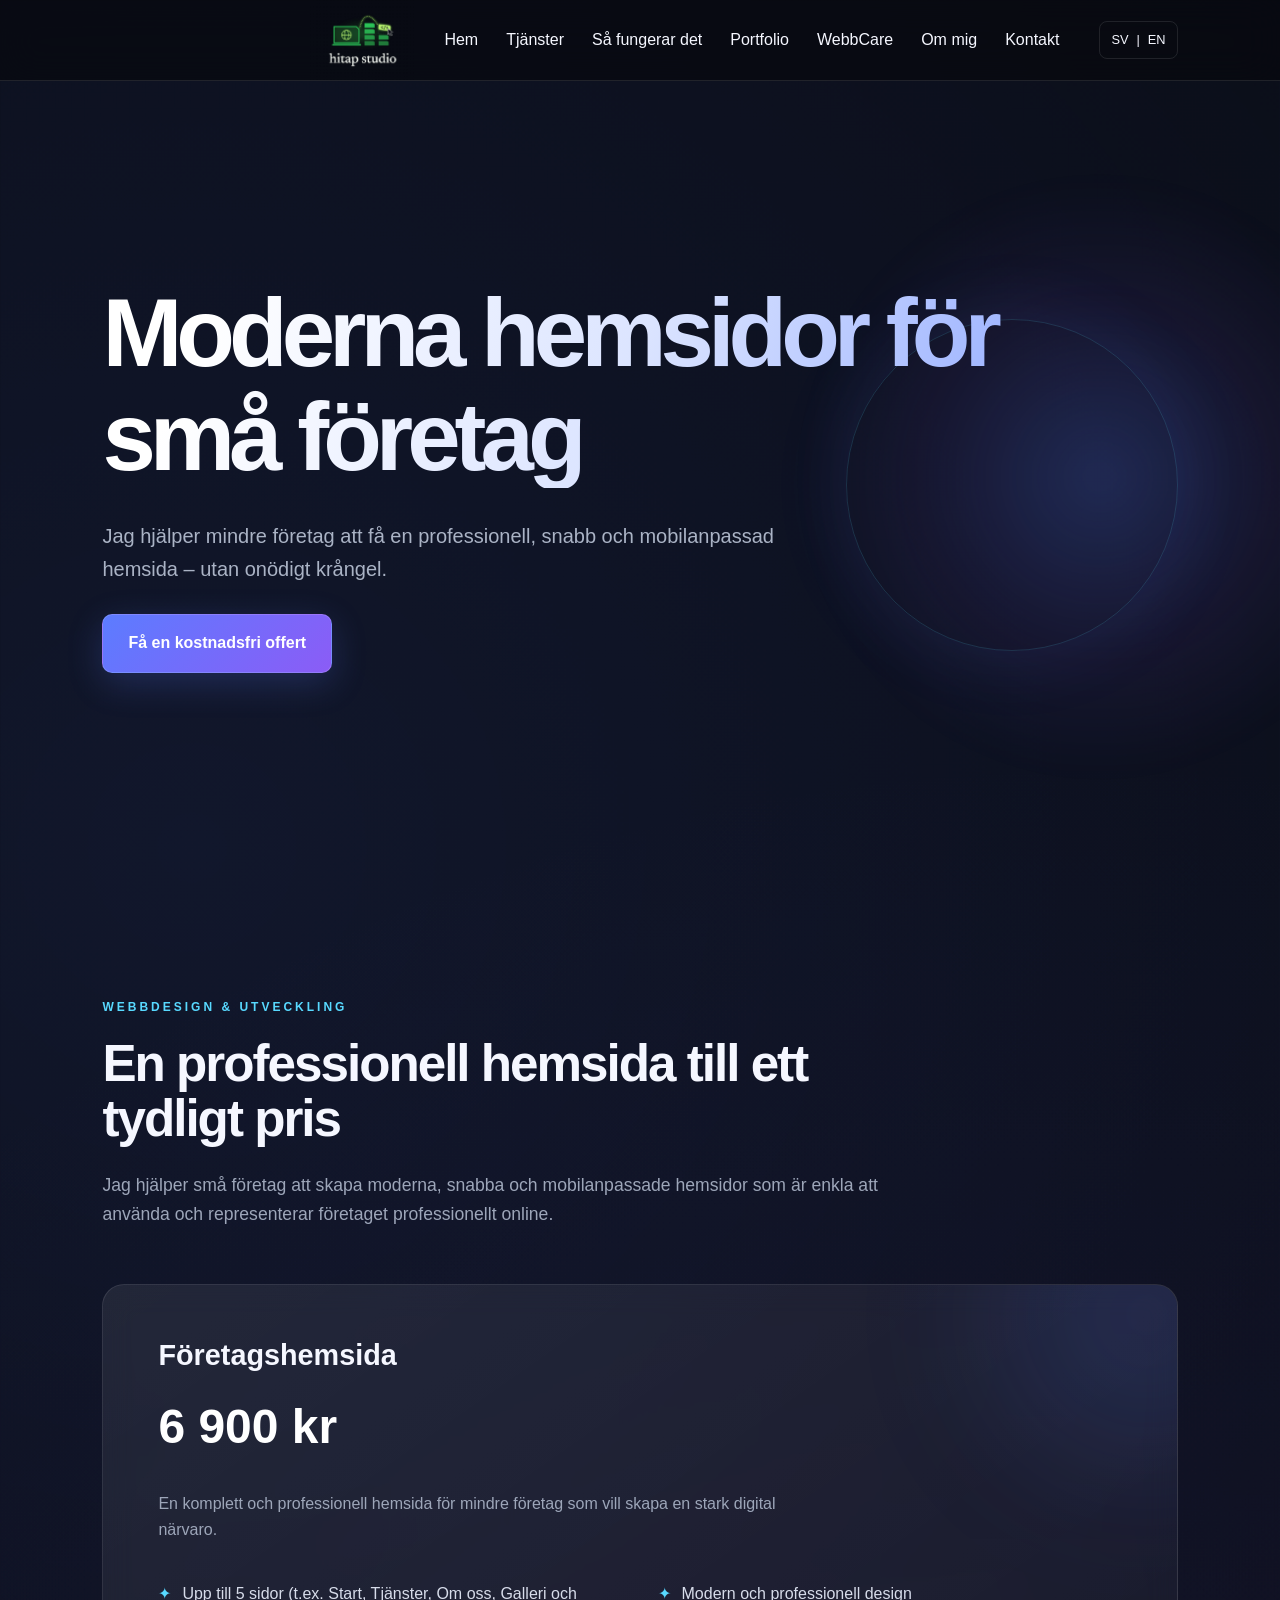
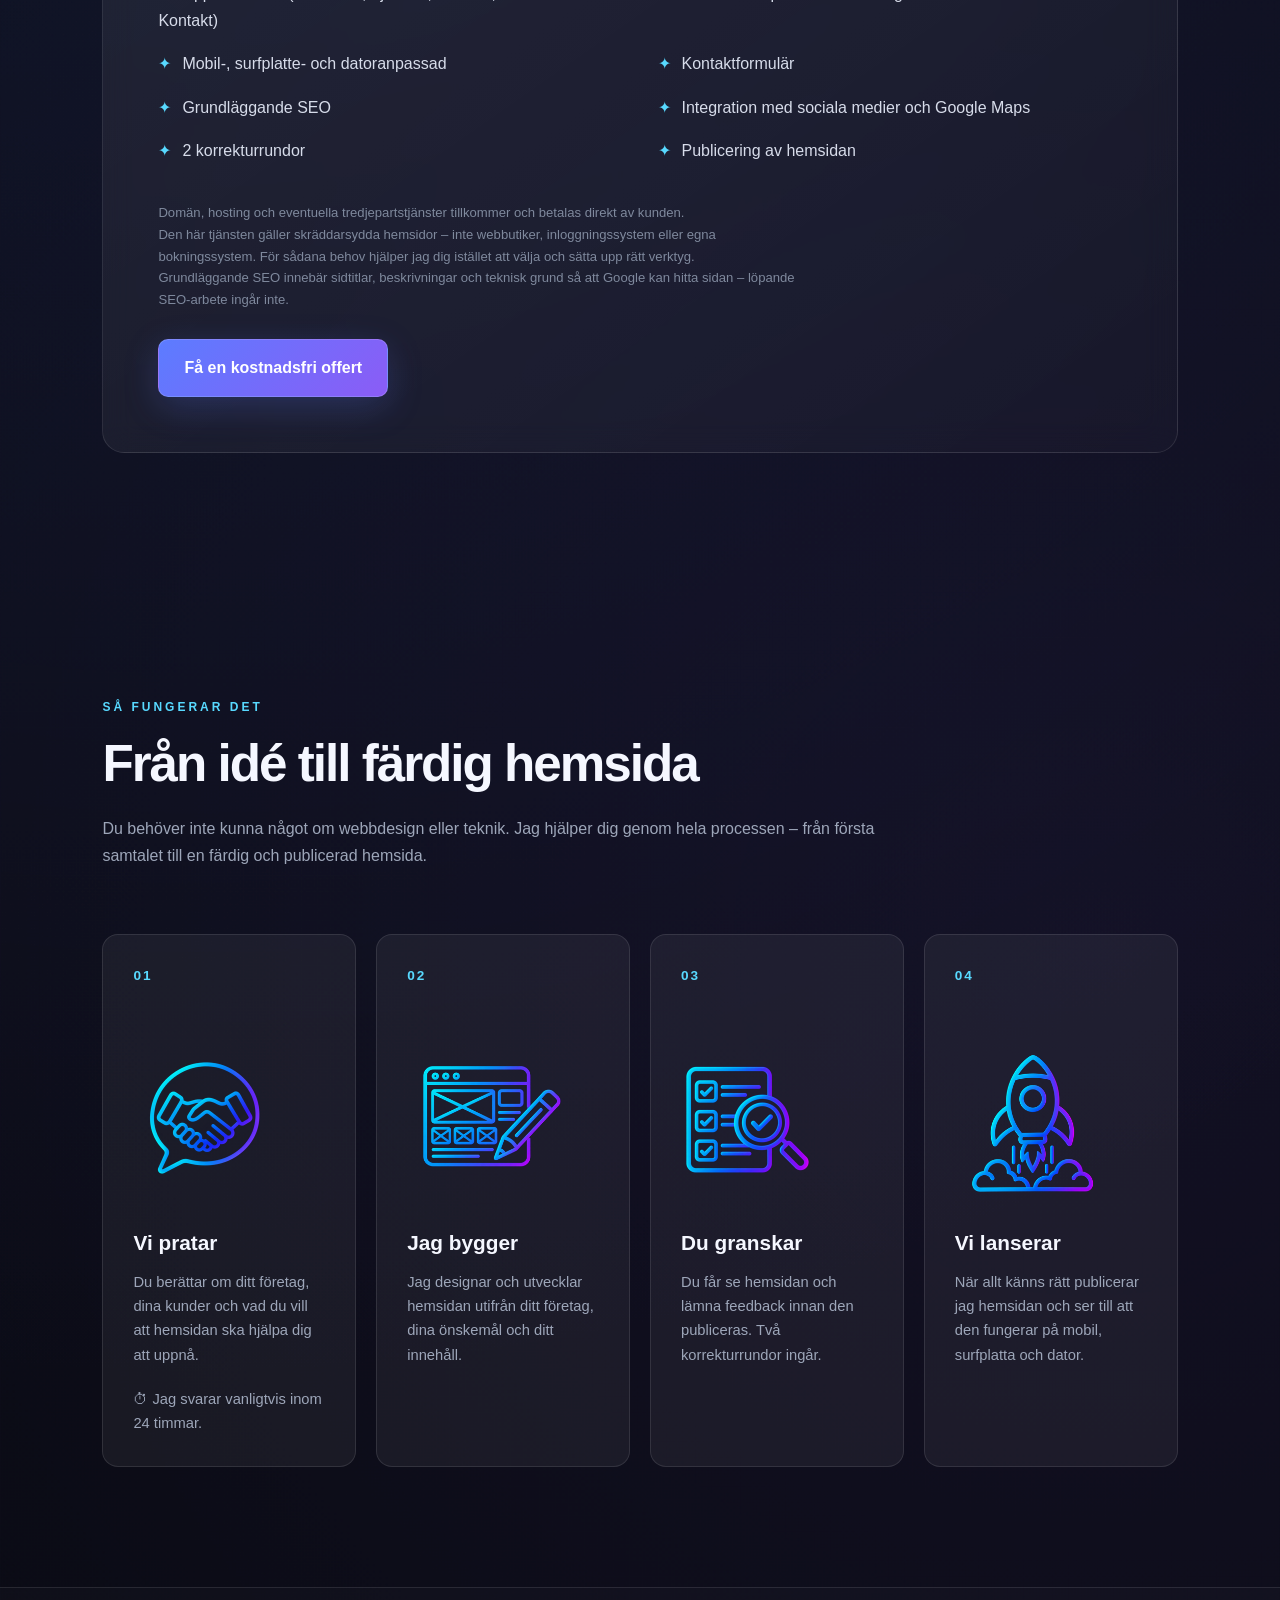
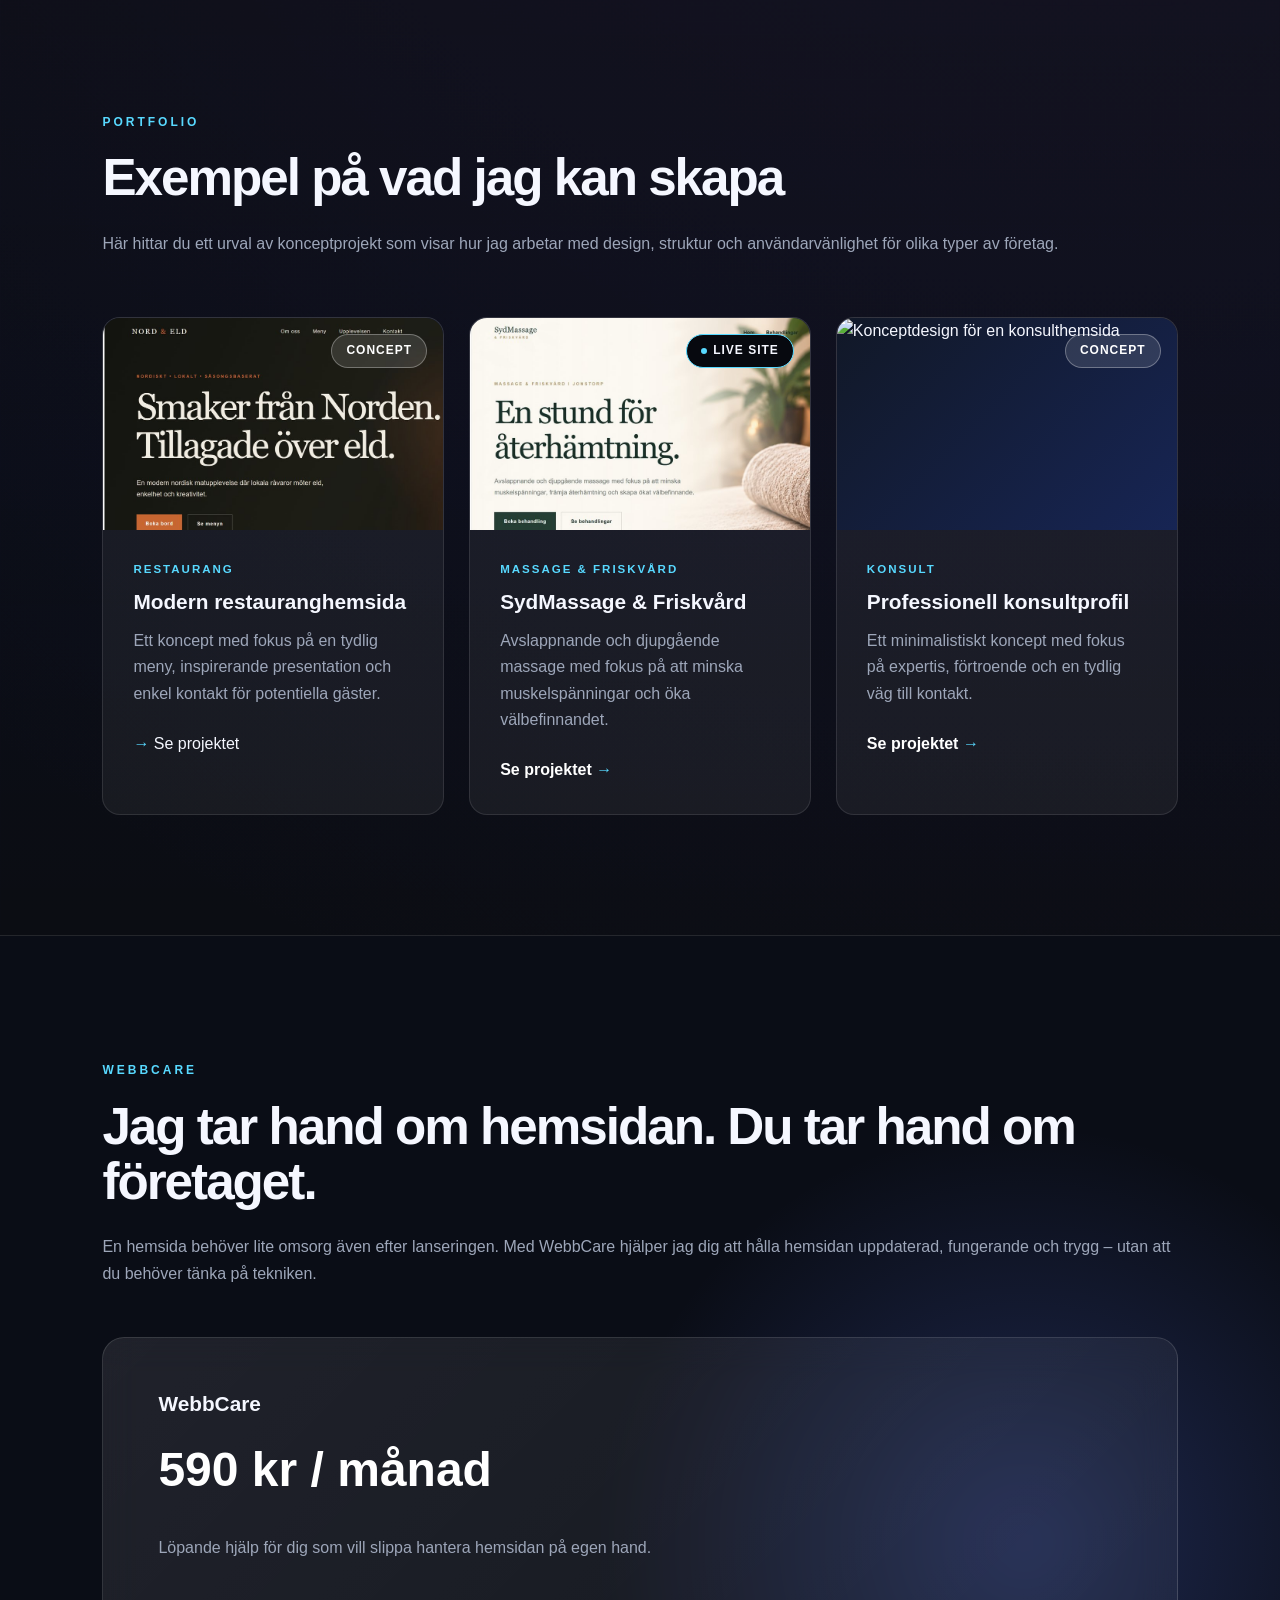
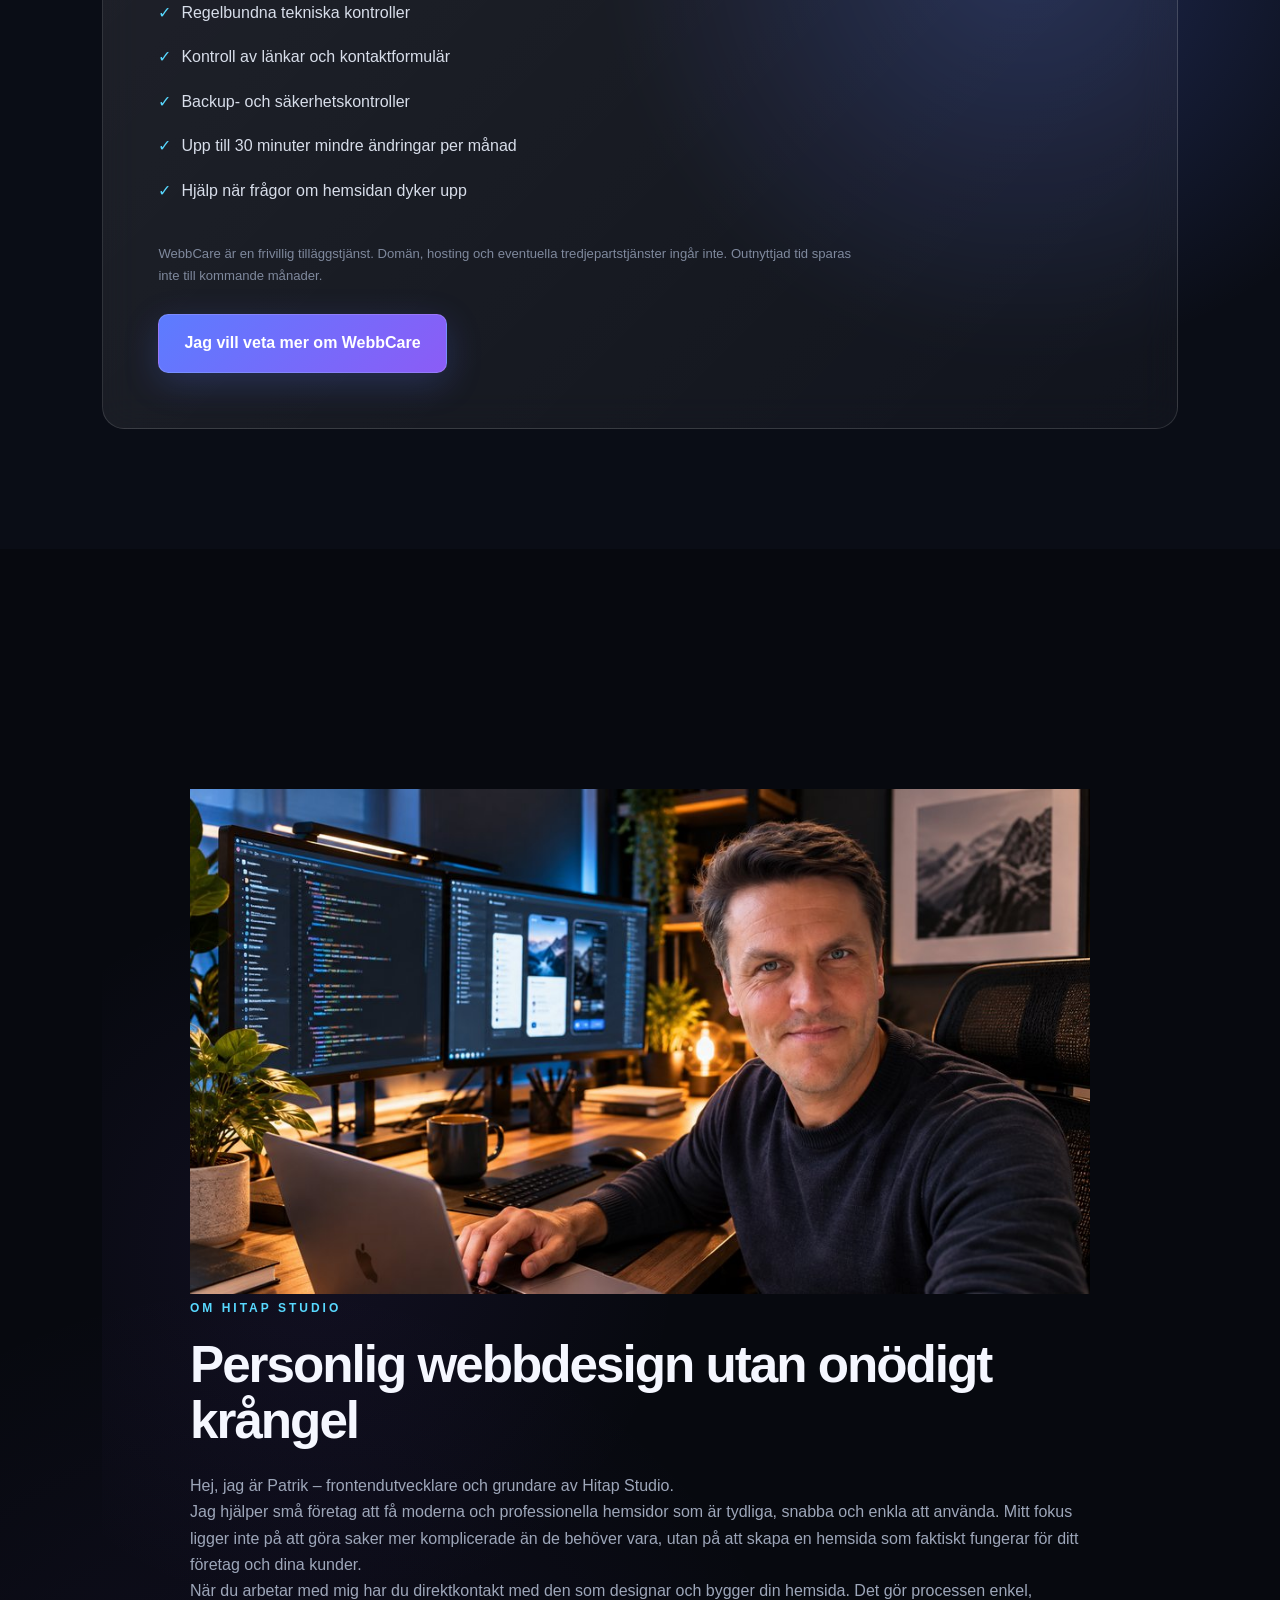
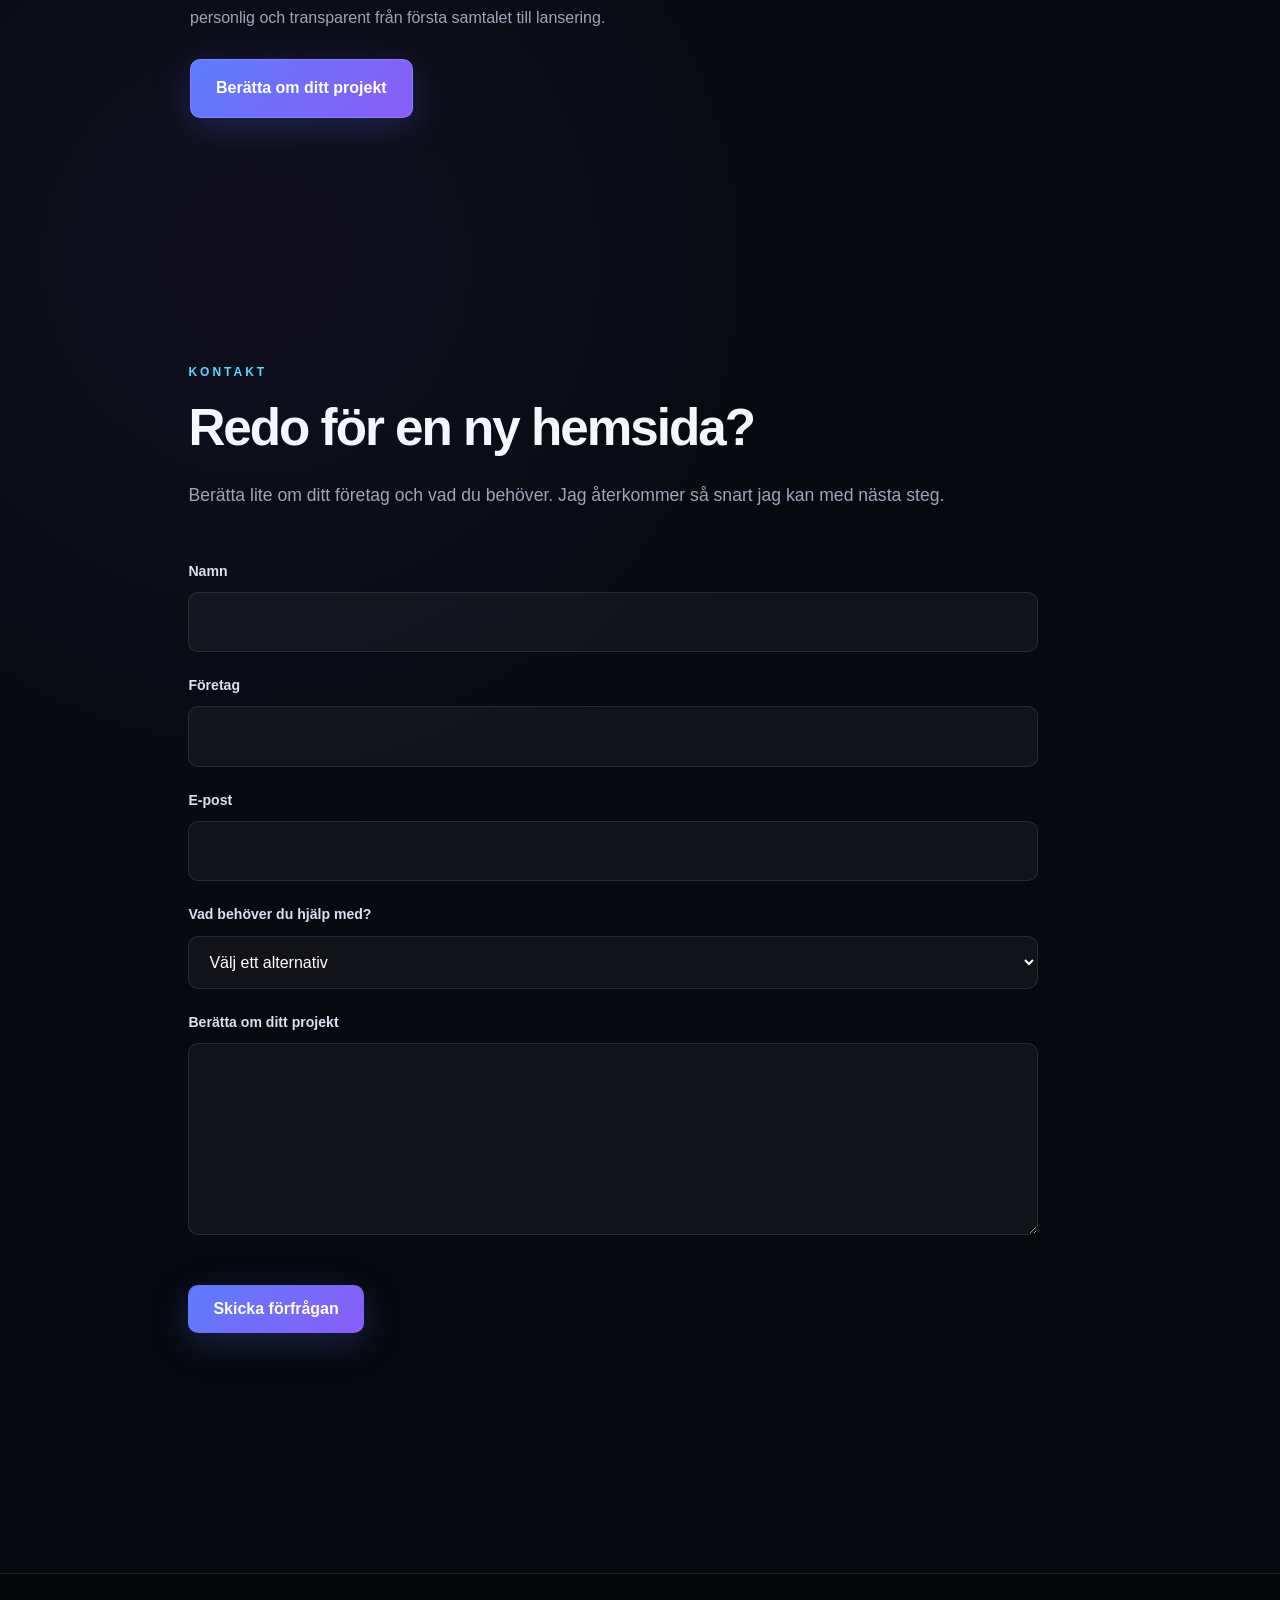
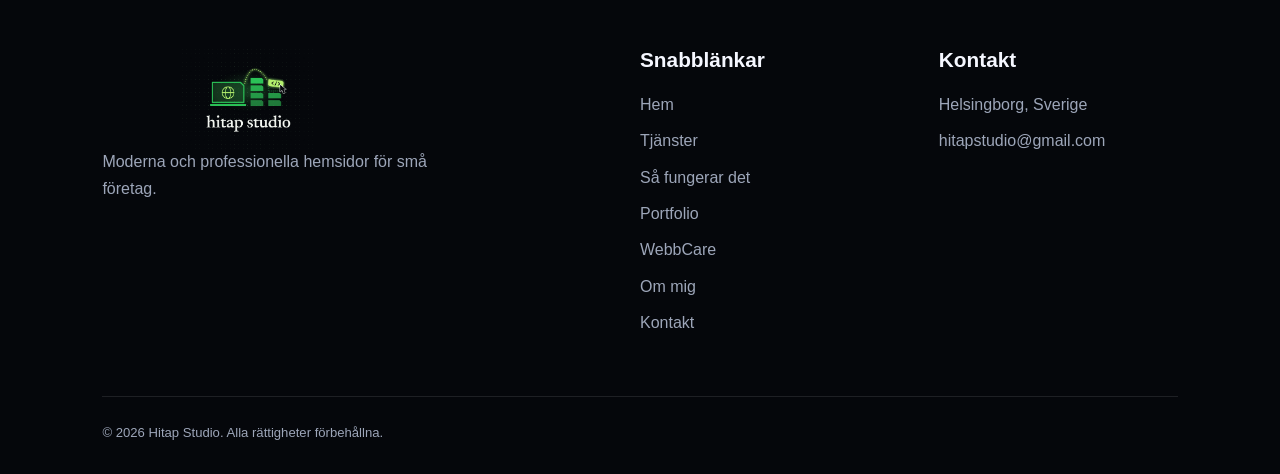
==== commit f0b067cc: "changed out replying within 24 hours" ====
--- a/index.html
+++ b/index.html
@@ -151,6 +151,9 @@
                 Du berättar om ditt företag, dina kunder och vad
                 du vill att hemsidan ska hjälpa dig att uppnå.
             </p>
+
+            
+            <p class="process-step-note">⏱ Jag svarar vanligtvis inom 24 timmar.</p>
         </div>
 
         <div class="process-step">
--- a/styles/style.css
+++ b/styles/style.css
@@ -482,6 +482,12 @@
         border-color 0.25s ease;
 }
 
+.process-step-note {
+    margin-top: 20px;
+    font-size: 0.9rem;
+    color: var(--text-soft);
+}
+
 .process-icon {
     display: block;
     height: 150px;
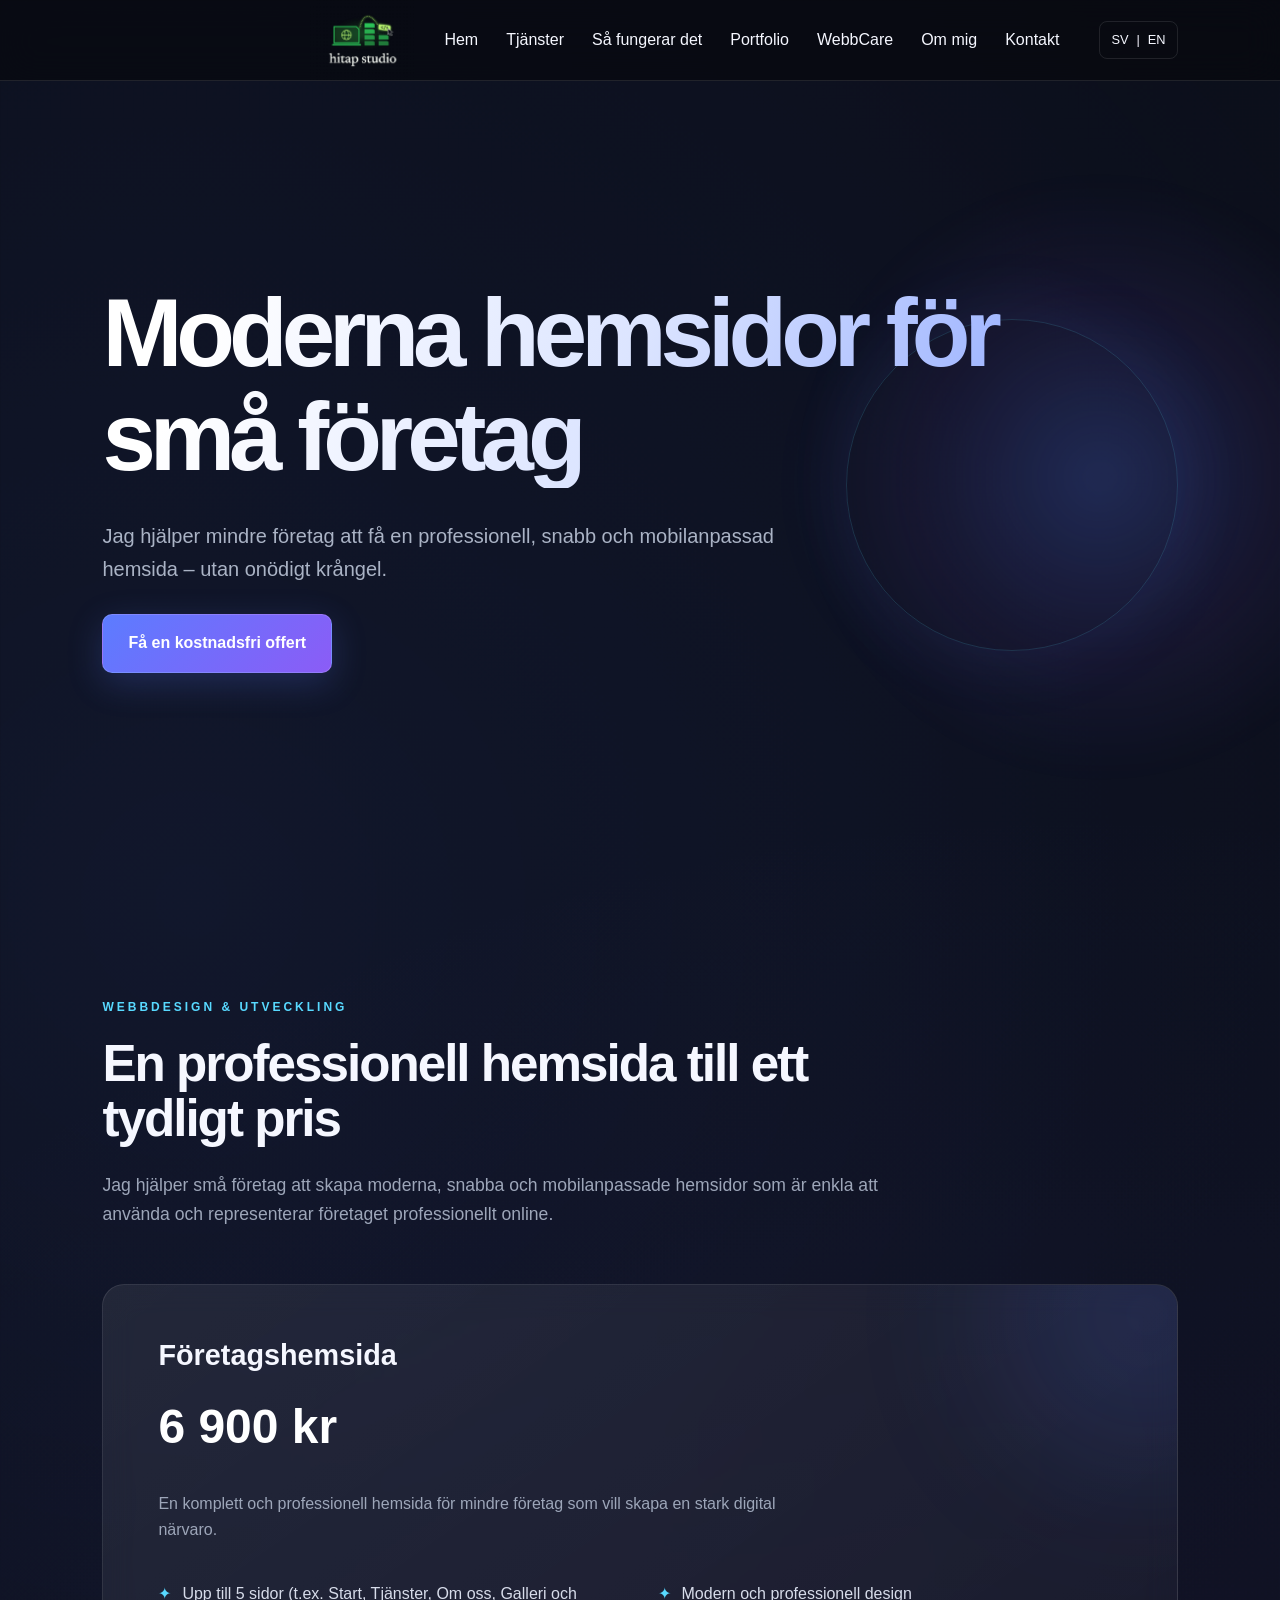
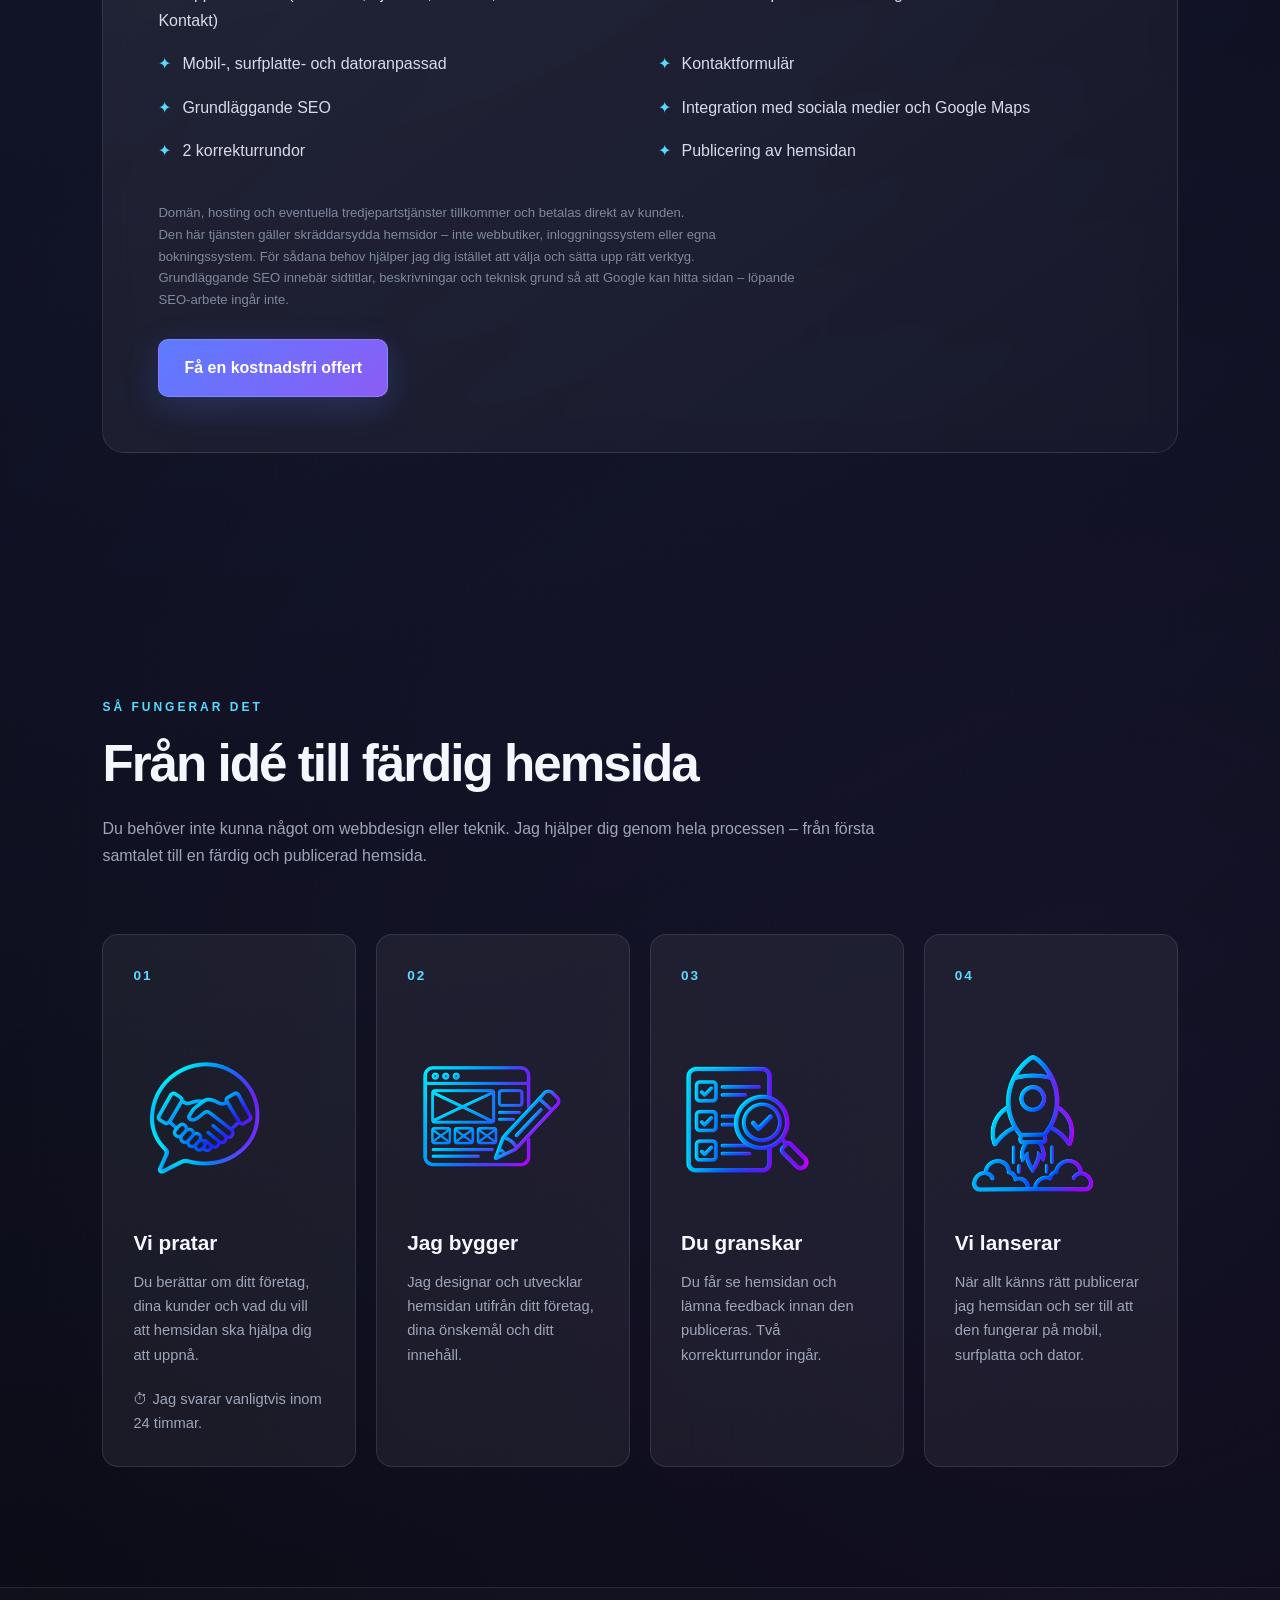
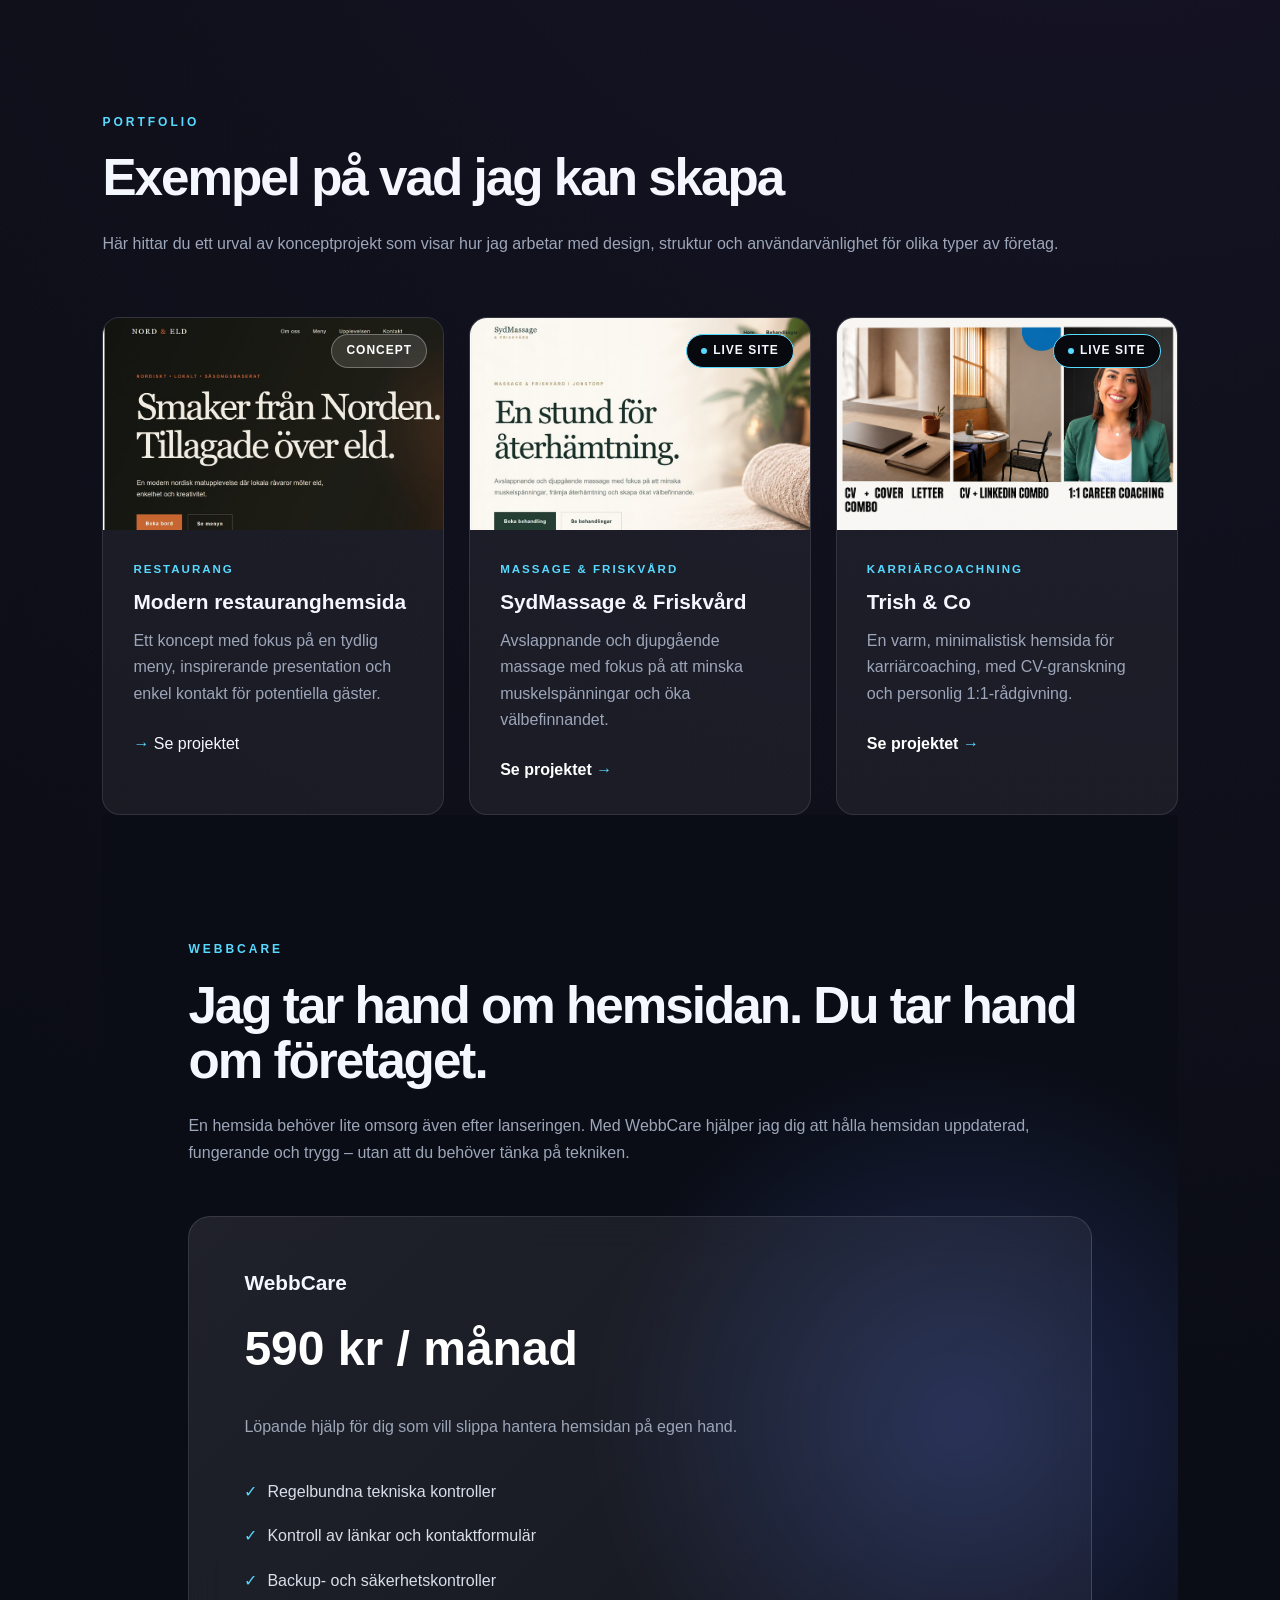
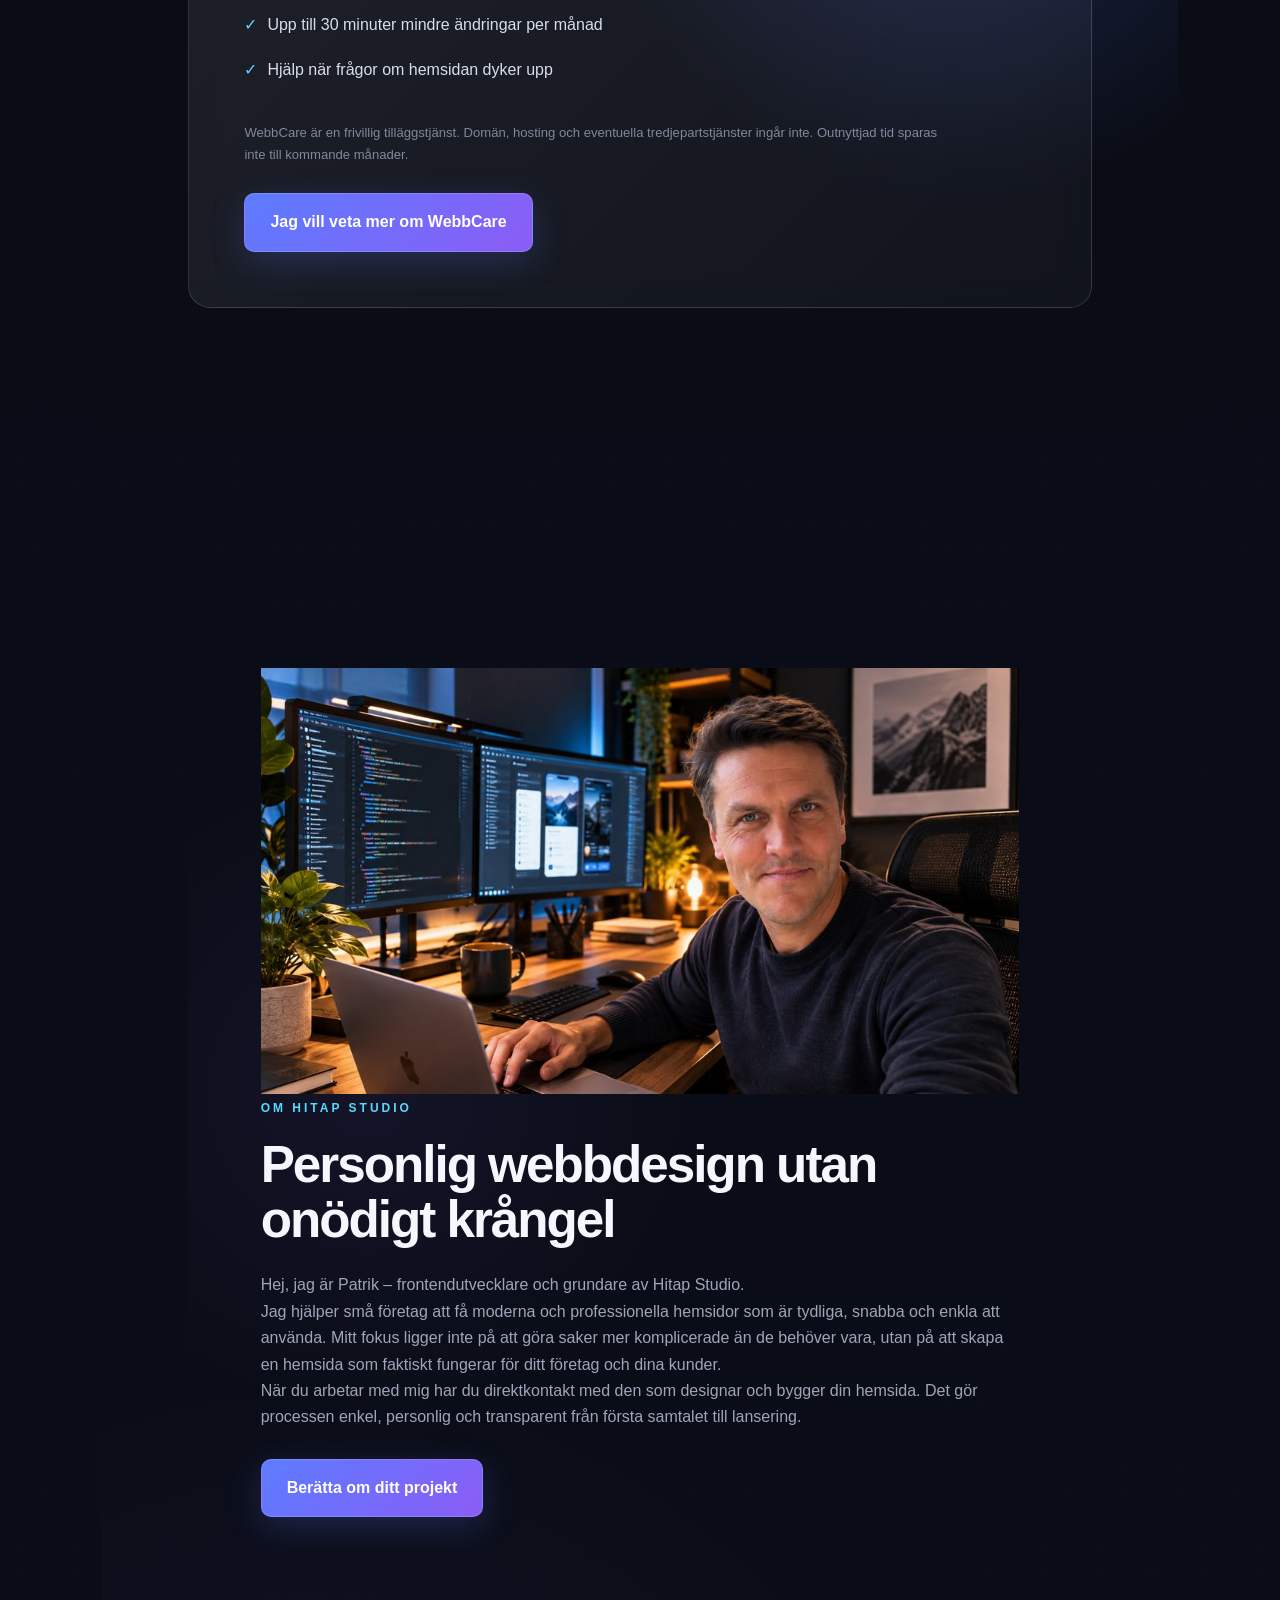
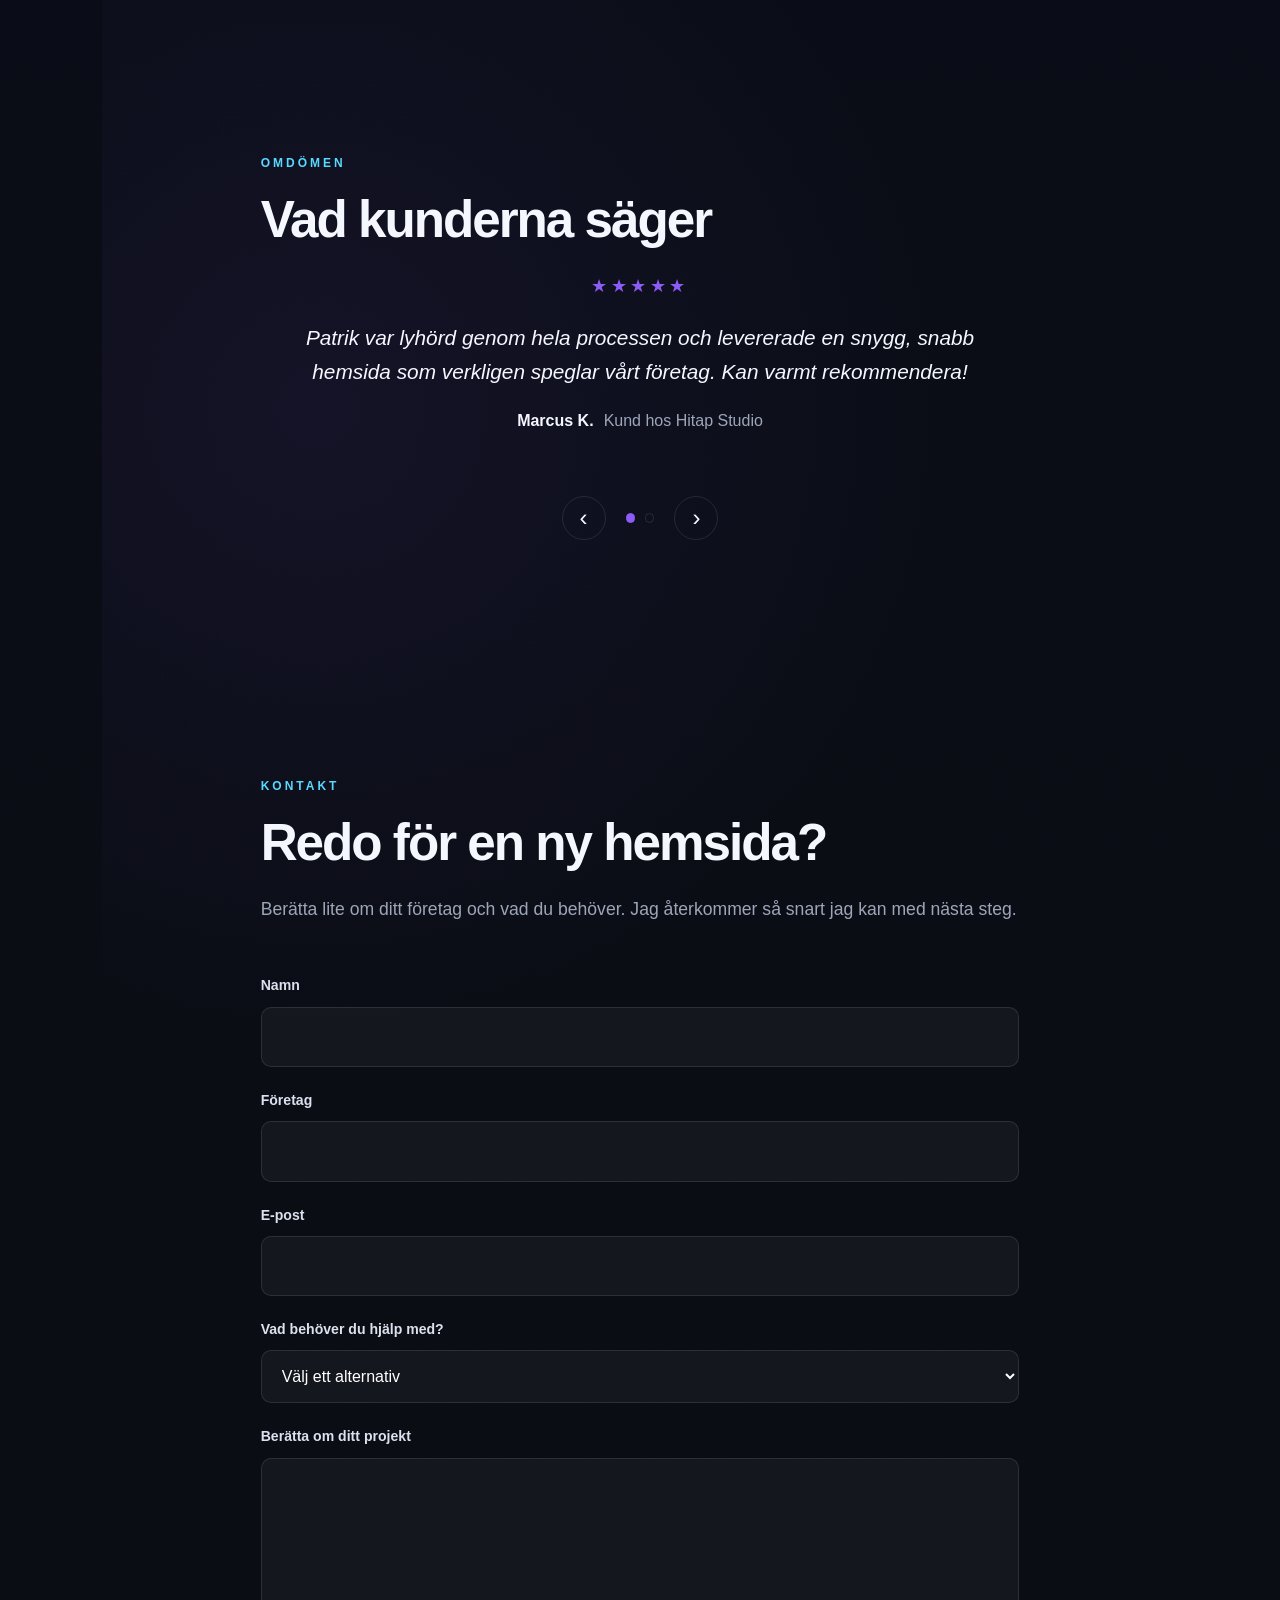
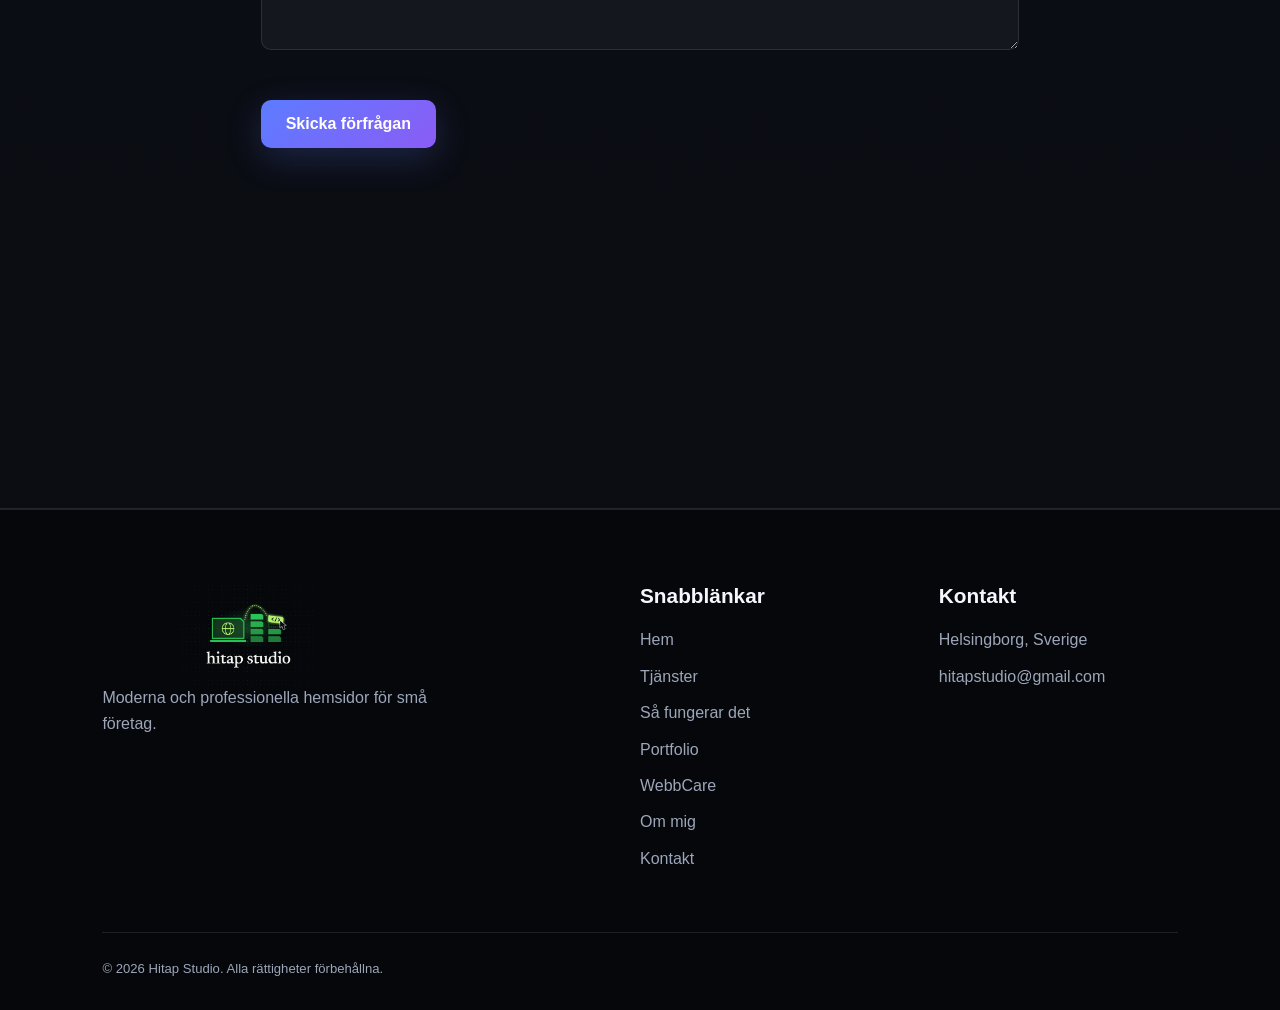
==== commit 4cca65a9: "added a lot of new information" ====
--- a/index.html
+++ b/index.html
@@ -152,7 +152,7 @@
                 du vill att hemsidan ska hjälpa dig att uppnå.
             </p>
 
-            
+
             <p class="process-step-note">⏱ Jag svarar vanligtvis inom 24 timmar.</p>
         </div>
 
@@ -264,41 +264,35 @@
             </div>
 
         </article>
-
-
-        <!-- PROJEKT 3 -->
-        <article class="portfolio-card">
-
-            <div class="portfolio-image">
-                <img src="images/consultant-project.jpg"
-                     alt="Konceptdesign för en konsulthemsida">
-                     <span class="portfolio-badge concept">Concept</span>
-</div>
-            
-
-            <div class="portfolio-content">
-                <p class="project-type">KONSULT</p>
-
-                <h3>Professionell konsultprofil</h3>
-
-                <p>
-                    Ett minimalistiskt koncept med fokus på
-                    expertis, förtroende och en tydlig väg
-                    till kontakt.
-                </p>
-
-                <a href="#" class="project-link">
-                    Se projektet
-                </a>
-            </div>
-
-        </article>
-
-    </div>
-
-    
-
-</section>
+<!-- PROJEKT 3 -->
+<article class="portfolio-card">
+
+    <div class="portfolio-image">
+        <img src="images/trish-project.png"
+            alt="Trish & Co karriärcoaching">
+        <span class="portfolio-badge live">Live site</span>
+    </div>
+
+    <div class="portfolio-content">
+
+        <p class="project-type">KARRIÄRCOACHNING</p>
+
+        <h3>Trish & Co</h3>
+
+        <p>
+            En varm, minimalistisk hemsida för karriärcoaching,
+            med CV-granskning och personlig 1:1-rådgivning.
+        </p>
+
+        <a href="https://www.trishandco.com" target="_blank" rel="noopener noreferrer" class="project-link">
+            Se projektet
+        </a>
+
+    </div>
+
+</article>
+
+    </div>
 
 <!-- SEKTION 5 - WEBBCARE -->
 <section id="webbcare" class="webbcare">
@@ -393,6 +387,37 @@
 
 </section>
 
+<section class="reviews" id="omdomen" aria-labelledby="reviews-title">
+  <p class="section-label">OMDÖMEN</p>
+  <h2 id="reviews-title">Vad kunderna säger</h2>
+
+  <div class="reviews__inner">
+    <div class="reviews__track">
+      <figure class="review" aria-roledescription="bild" aria-label="1 av 2">
+        <div class="review__stars" aria-label="5 av 5 stjärnor">★★★★★</div>
+        <blockquote class="review__text">
+          <p>Patrik var lyhörd genom hela processen och levererade en snygg, snabb hemsida som verkligen speglar vårt företag. Kan varmt rekommendera!</p>
+        </blockquote>
+        <figcaption class="review__author">Marcus K. <span>Kund hos Hitap Studio</span></figcaption>
+      </figure>
+
+      <figure class="review" aria-roledescription="bild" aria-label="2 av 2" hidden>
+        <div class="review__stars" aria-label="5 av 5 stjärnor">★★★★★</div>
+        <blockquote class="review__text">
+          <p>Enkelt och smidigt från start till mål. Jag fick precis den hemsida jag behövde, och responstiden var snabbare än jag förväntat mig.</p>
+        </blockquote>
+        <figcaption class="review__author">Trish L. <span>Kund hos Hitap Studio</span></figcaption>
+      </figure>
+    </div>
+
+    <div class="reviews__controls">
+      <button class="reviews__btn" data-dir="-1" aria-label="Föregående omdöme">‹</button>
+      <div class="reviews__dots" role="group" aria-label="Välj omdöme"></div>
+      <button class="reviews__btn" data-dir="1" aria-label="Nästa omdöme">›</button>
+    </div>
+  </div>
+</section>
+
 <!-- SEKTION 7 - KONTAKT -->
 <section id="contact" class="contact">
 
--- a/styles/style.css
+++ b/styles/style.css
@@ -1010,6 +1010,97 @@
 
 
 
+/* Reviews */
+.reviews {
+  padding: clamp(4rem, 9vw, 7rem) 8%;
+}
+.reviews__inner {
+  max-width: 46rem;
+  margin: 0 auto;
+  text-align: center;
+}
+.reviews__track {
+  position: relative;
+  min-height: 12rem;
+}
+.review {
+  margin: 0;
+  animation: reviewFade .5s ease;
+}
+.review[hidden] { display: none; }
+.review__stars {
+  color: var(--violet);
+  letter-spacing: .2em;
+  font-size: 1.1rem;
+}
+.review__text { margin: 1.25rem 0; }
+.review__text p {
+  font-style: italic;
+  font-size: clamp(1.05rem, 2vw, 1.3rem);
+  line-height: 1.6;
+  color: var(--text);
+  margin: 0;
+}
+.review__author {
+  font-weight: 600;
+  color: var(--text);
+}
+.review__author span {
+  font-weight: 400;
+  color: var(--text-soft);
+  margin-left: .35rem;
+}
+
+.reviews__controls {
+  display: flex;
+  align-items: center;
+  justify-content: center;
+  gap: 1.25rem;
+  margin-top: 2rem;
+}
+.reviews__btn {
+  width: 2.75rem;
+  height: 2.75rem;
+  border: 1px solid var(--border);
+  background: transparent;
+  color: var(--text);
+  font-size: 1.5rem;
+  line-height: 1;
+  cursor: pointer;
+  border-radius: 50%;
+  transition: background .2s, border-color .2s;
+}
+.reviews__btn:hover {
+  background: var(--card-hover);
+  border-color: var(--violet);
+}
+.reviews__dots { display: flex; gap: .6rem; }
+.reviews__dot {
+  width: .6rem;
+  height: .6rem;
+  padding: 0;
+  border-radius: 50%;
+  border: 1px solid var(--border);
+  background: transparent;
+  cursor: pointer;
+}
+.reviews__dot[aria-current="true"] {
+  background: var(--violet);
+  border-color: var(--violet);
+}
+.reviews__btn:focus-visible,
+.reviews__dot:focus-visible {
+  outline: 2px solid var(--cyan);
+  outline-offset: 3px;
+}
+
+@keyframes reviewFade { from { opacity: 0; } to { opacity: 1; } }
+@media (prefers-reduced-motion: reduce) {
+  .review { animation: none; }
+}
+
+
+
 /* ========================================
    MOBILE
 ======================================== */
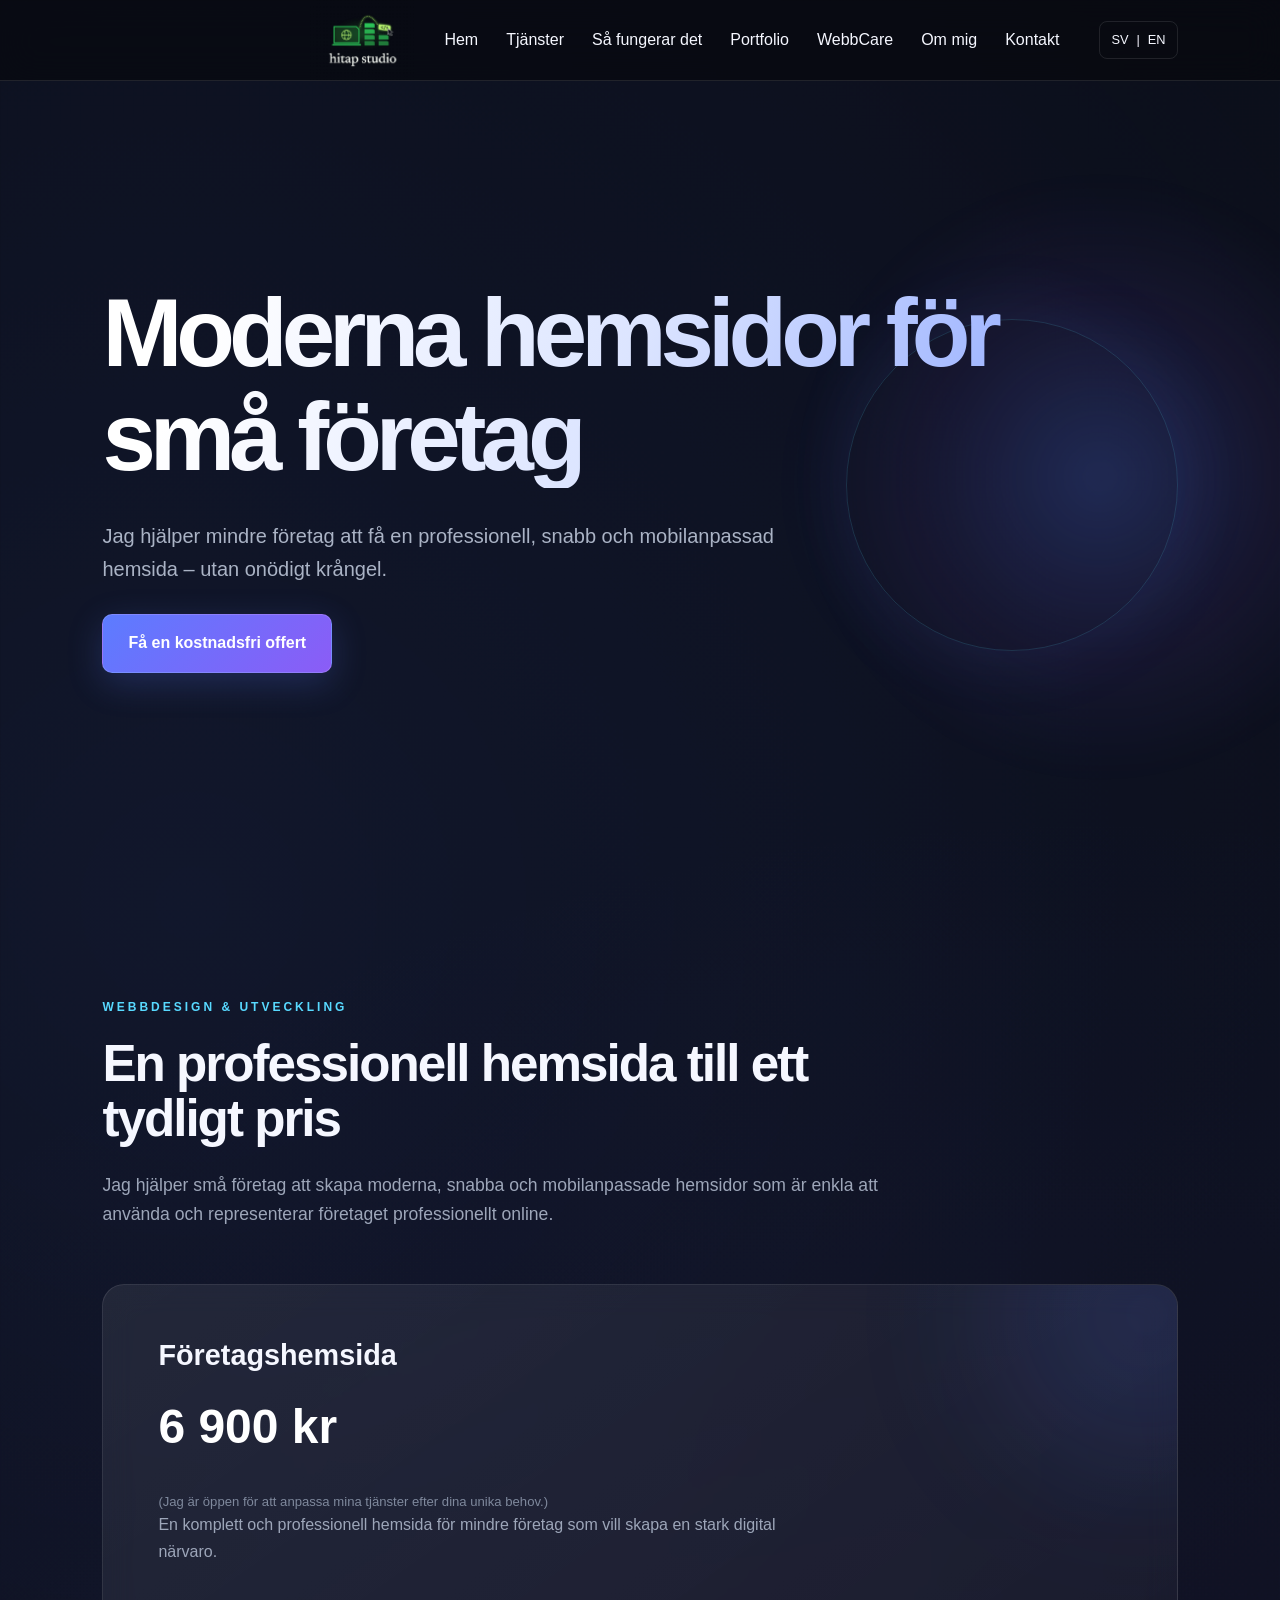
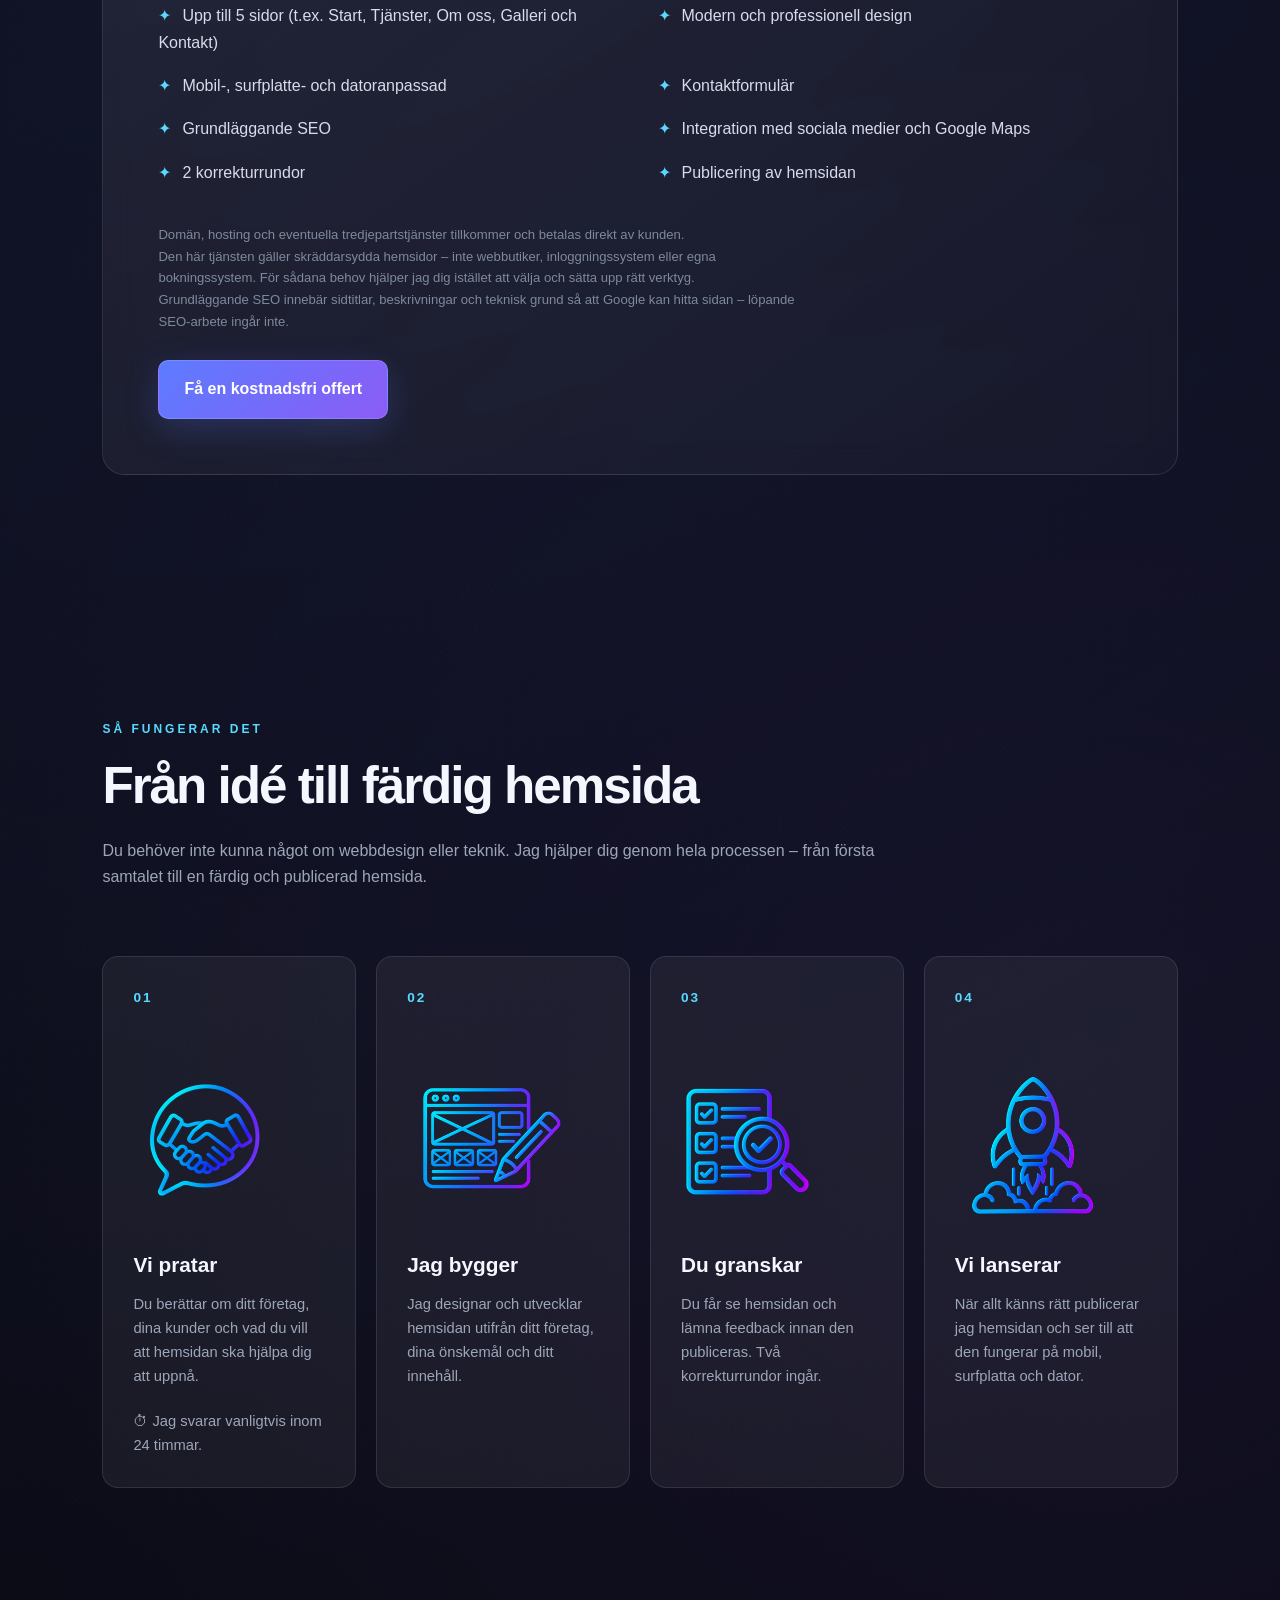
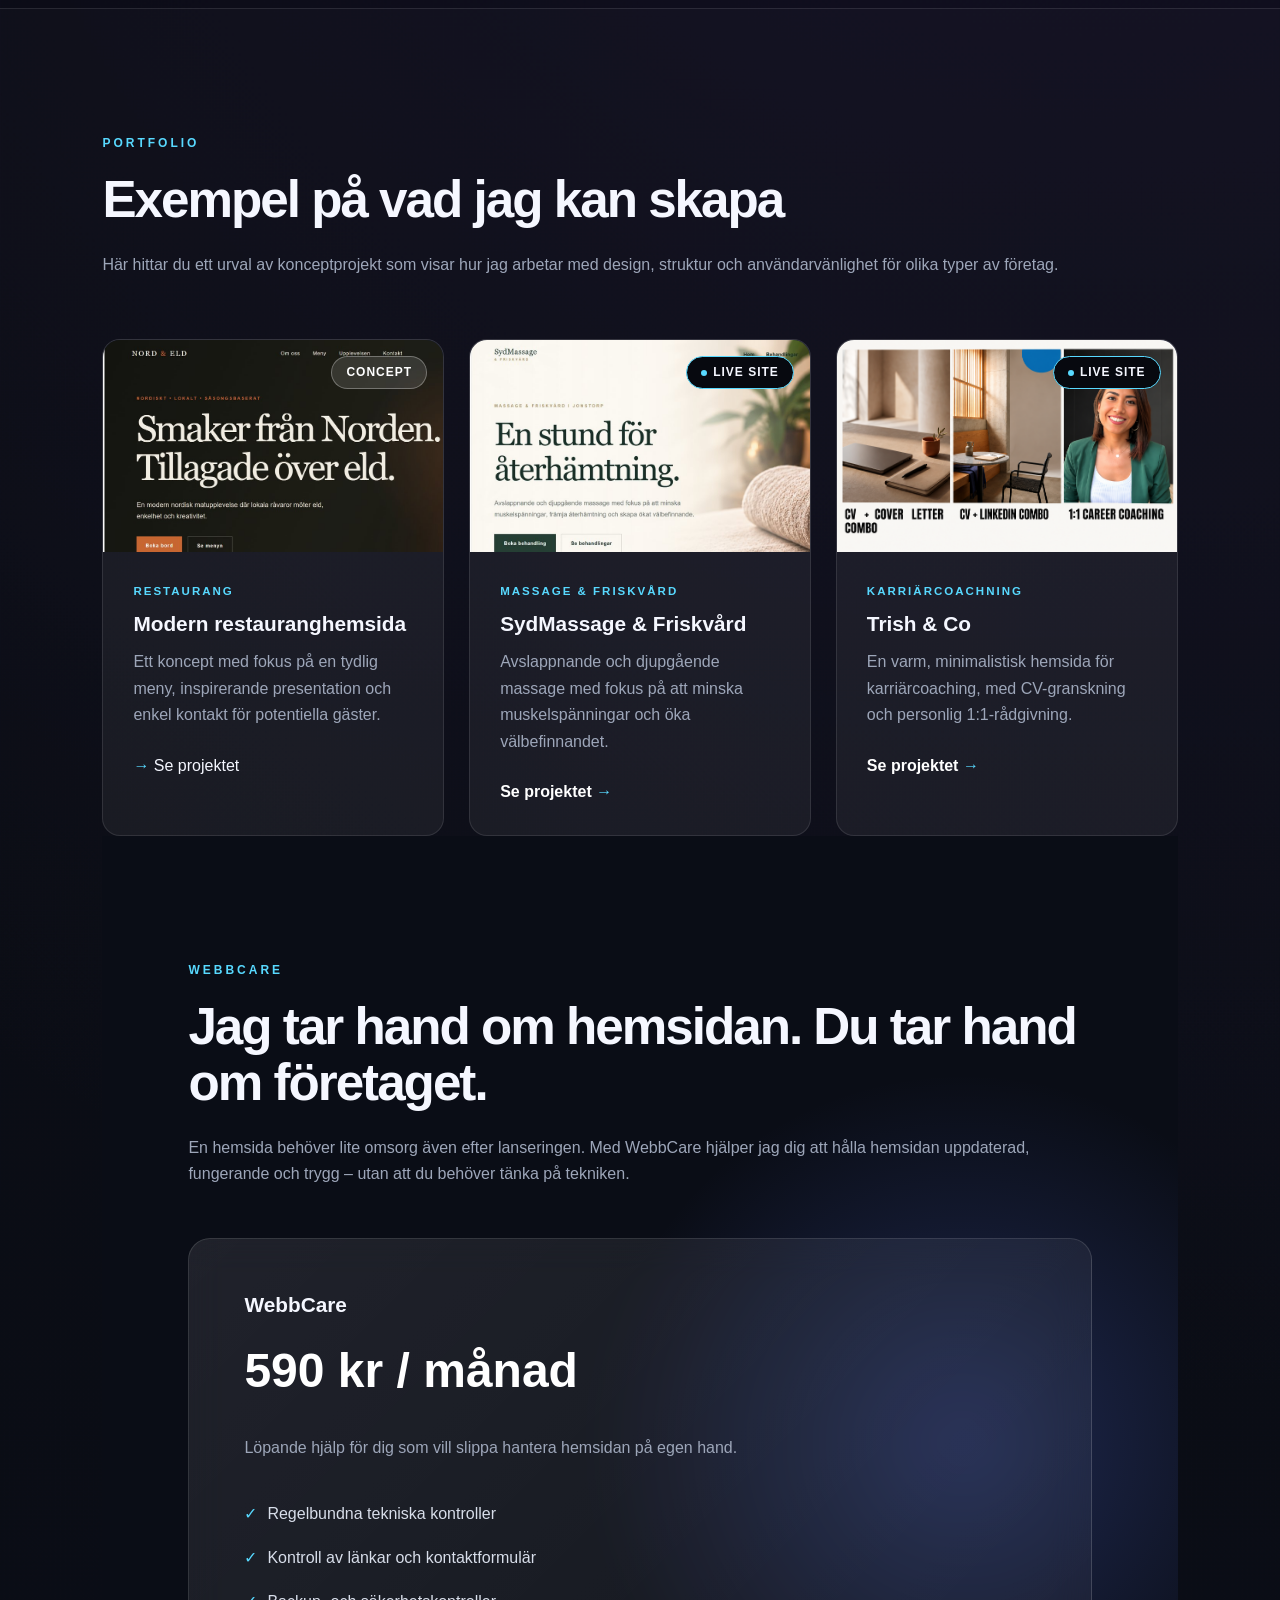
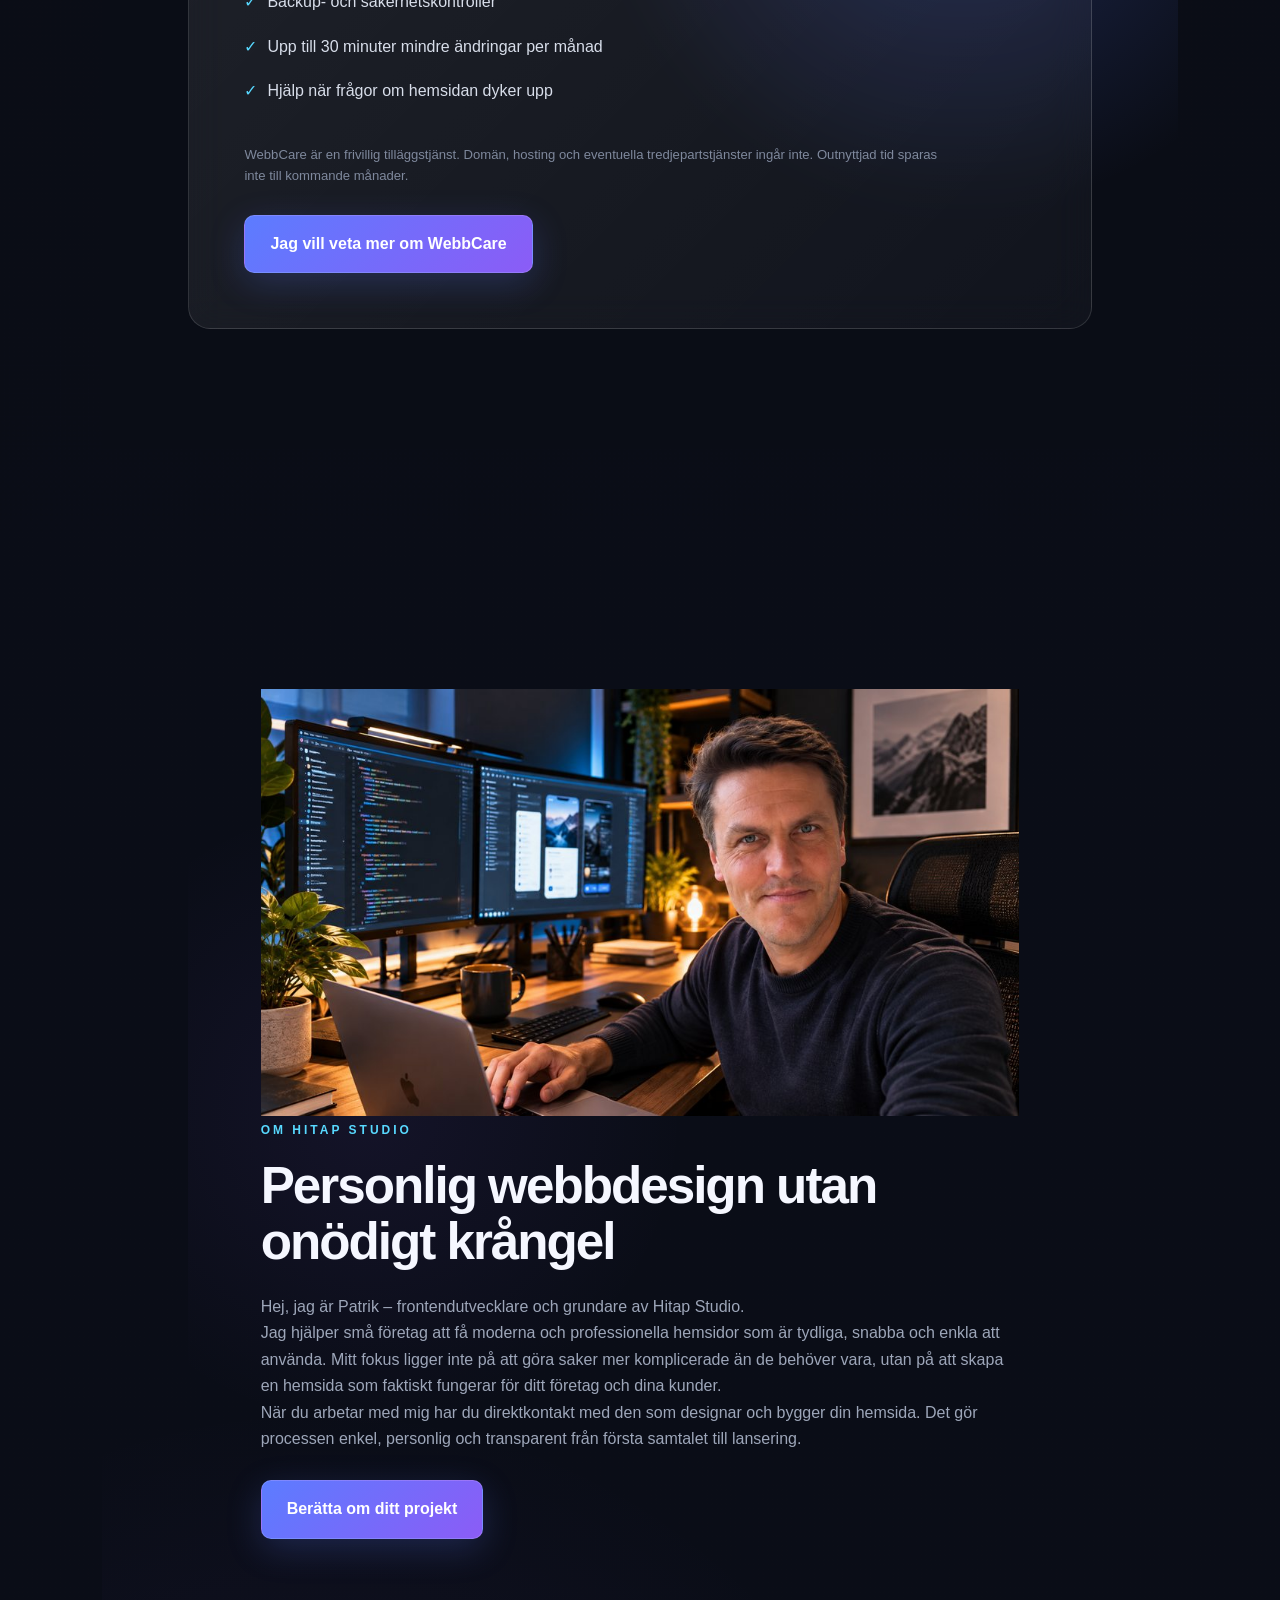
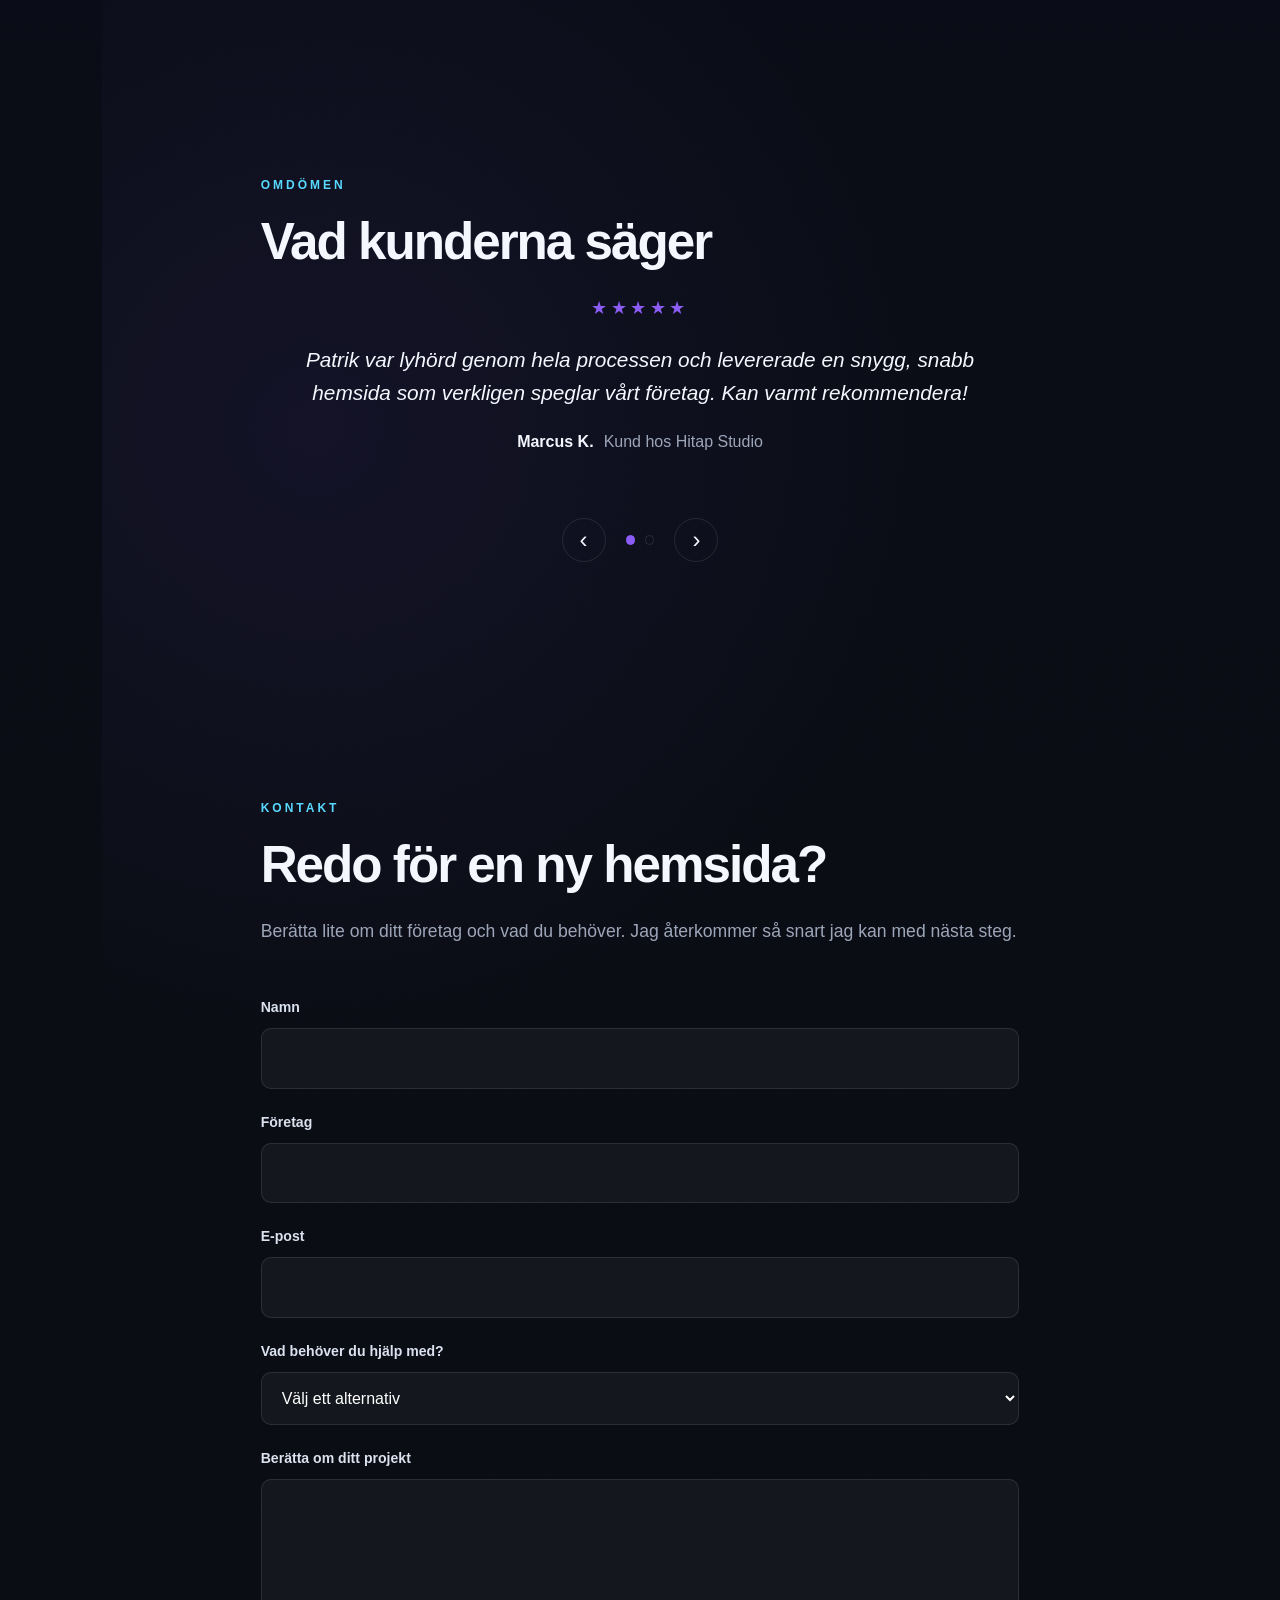
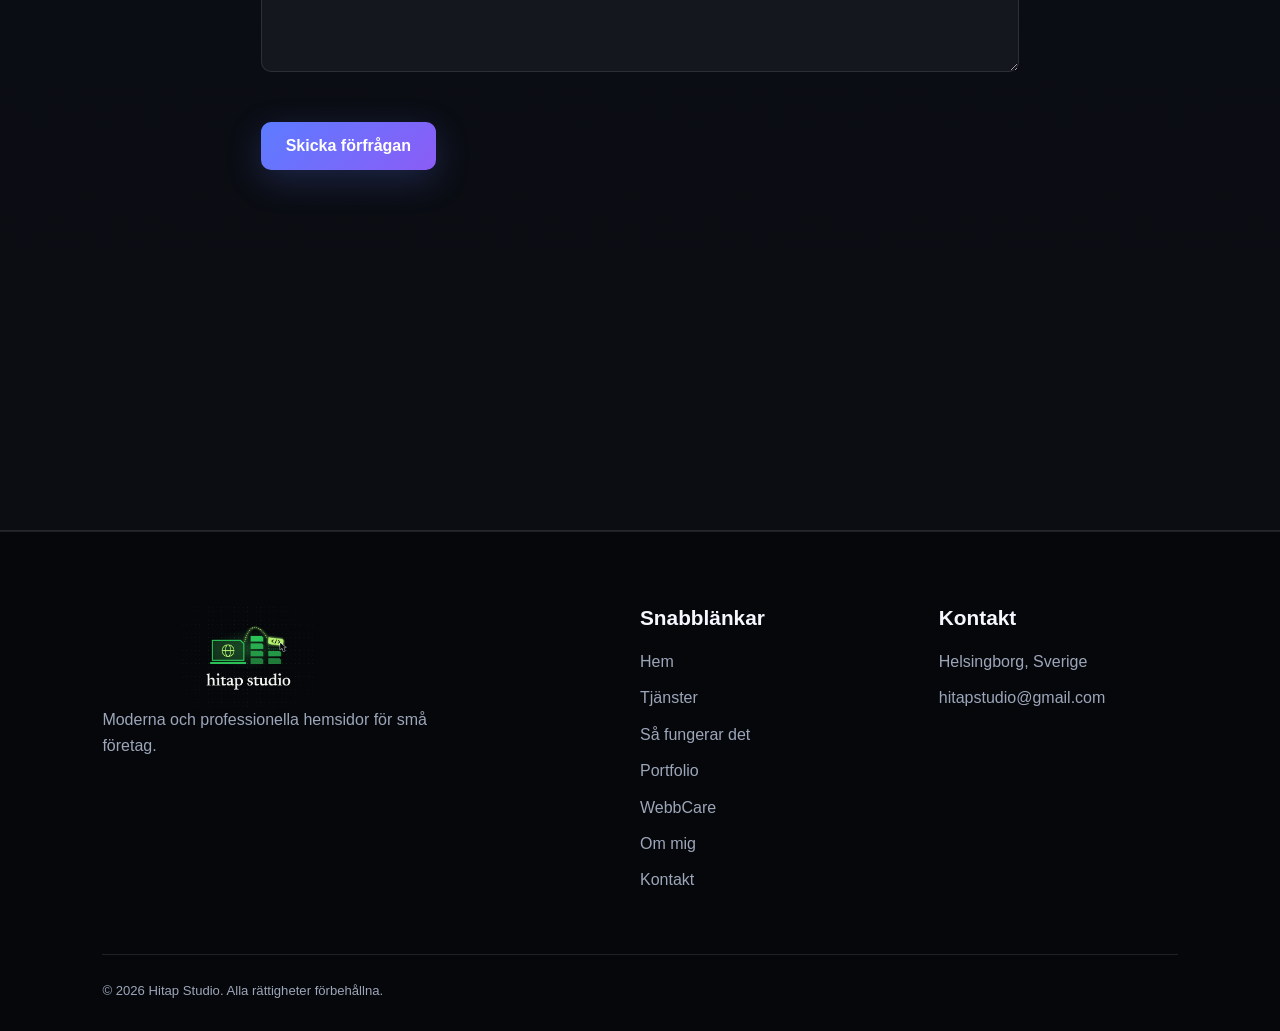
==== commit aca4abbb: "customization" ====
--- a/index.html
+++ b/index.html
@@ -84,6 +84,8 @@
         <h3>Företagshemsida</h3>
 
         <p class="price">6 900 kr</p>
+
+        <p class="small-text">(Jag är öppen för att anpassa mina tjänster efter dina unika behov.)</p>
 
         <p>
             En komplett och professionell hemsida för mindre företag
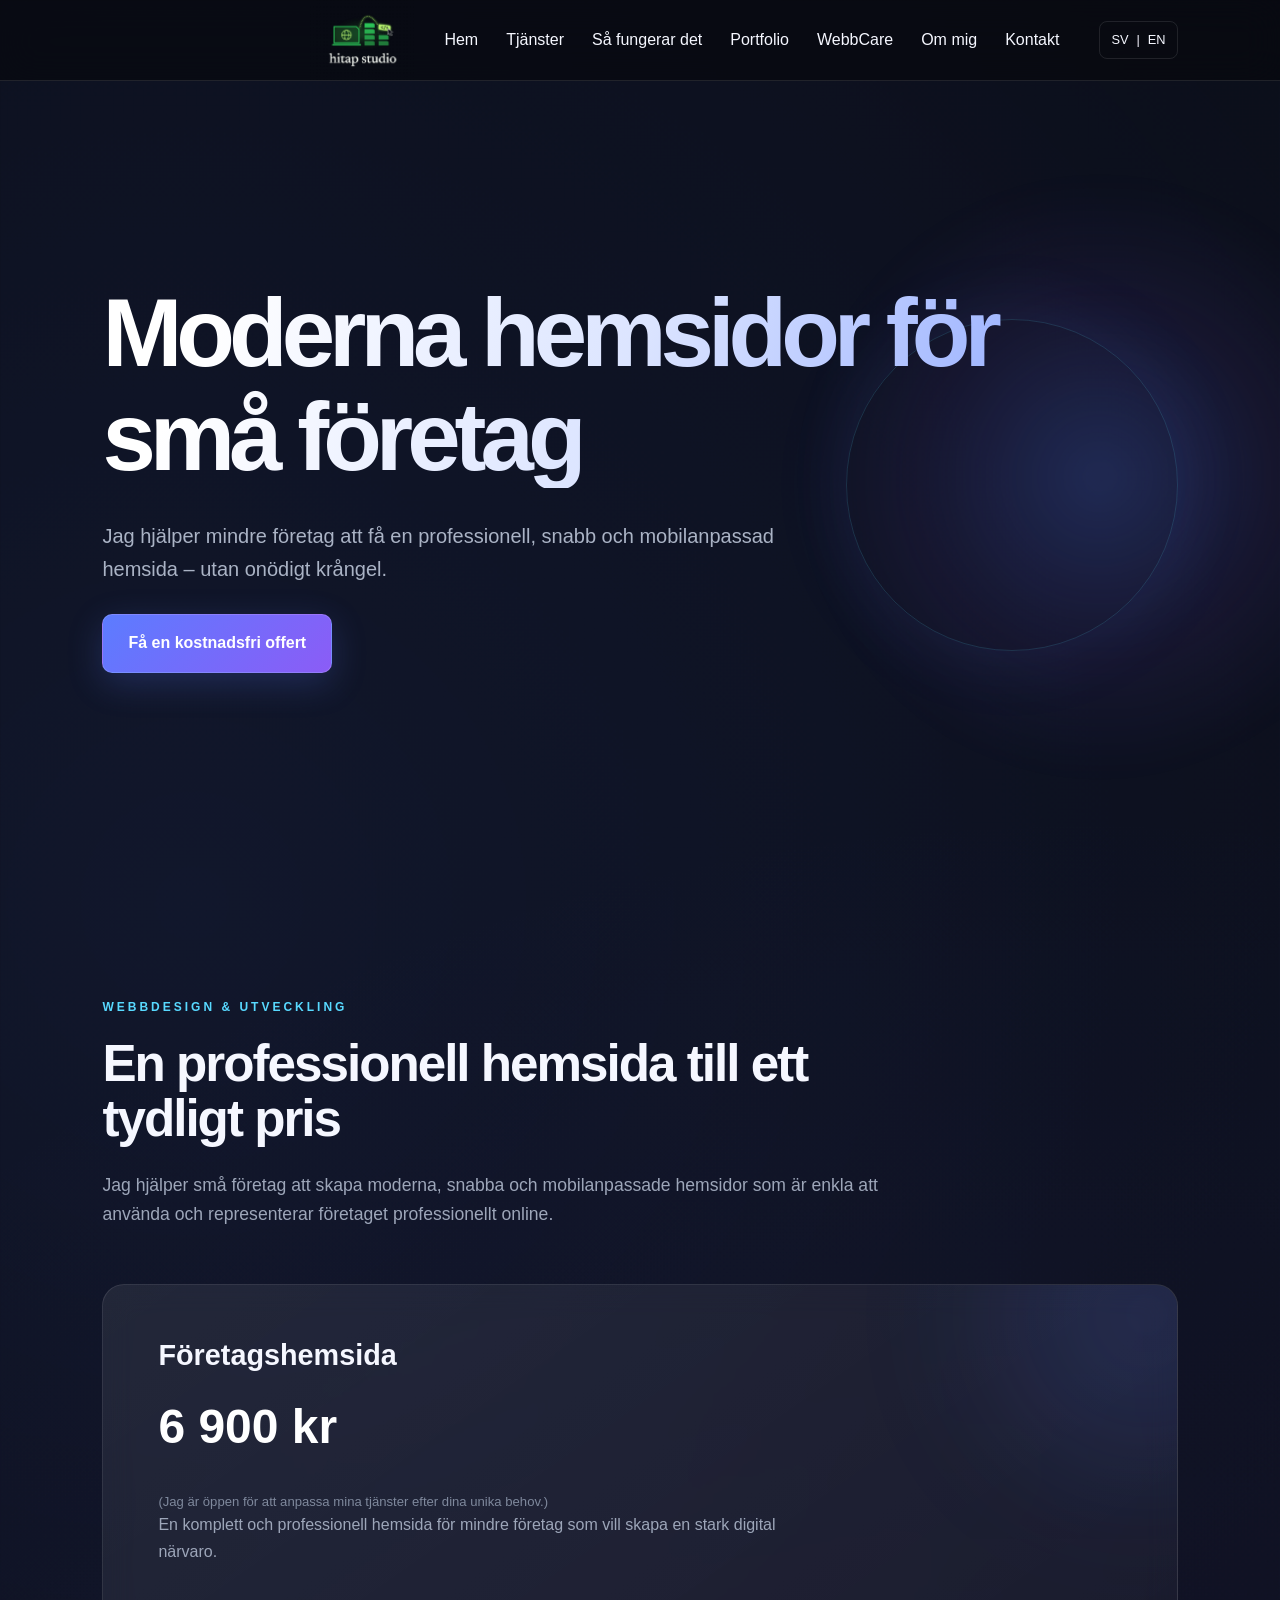
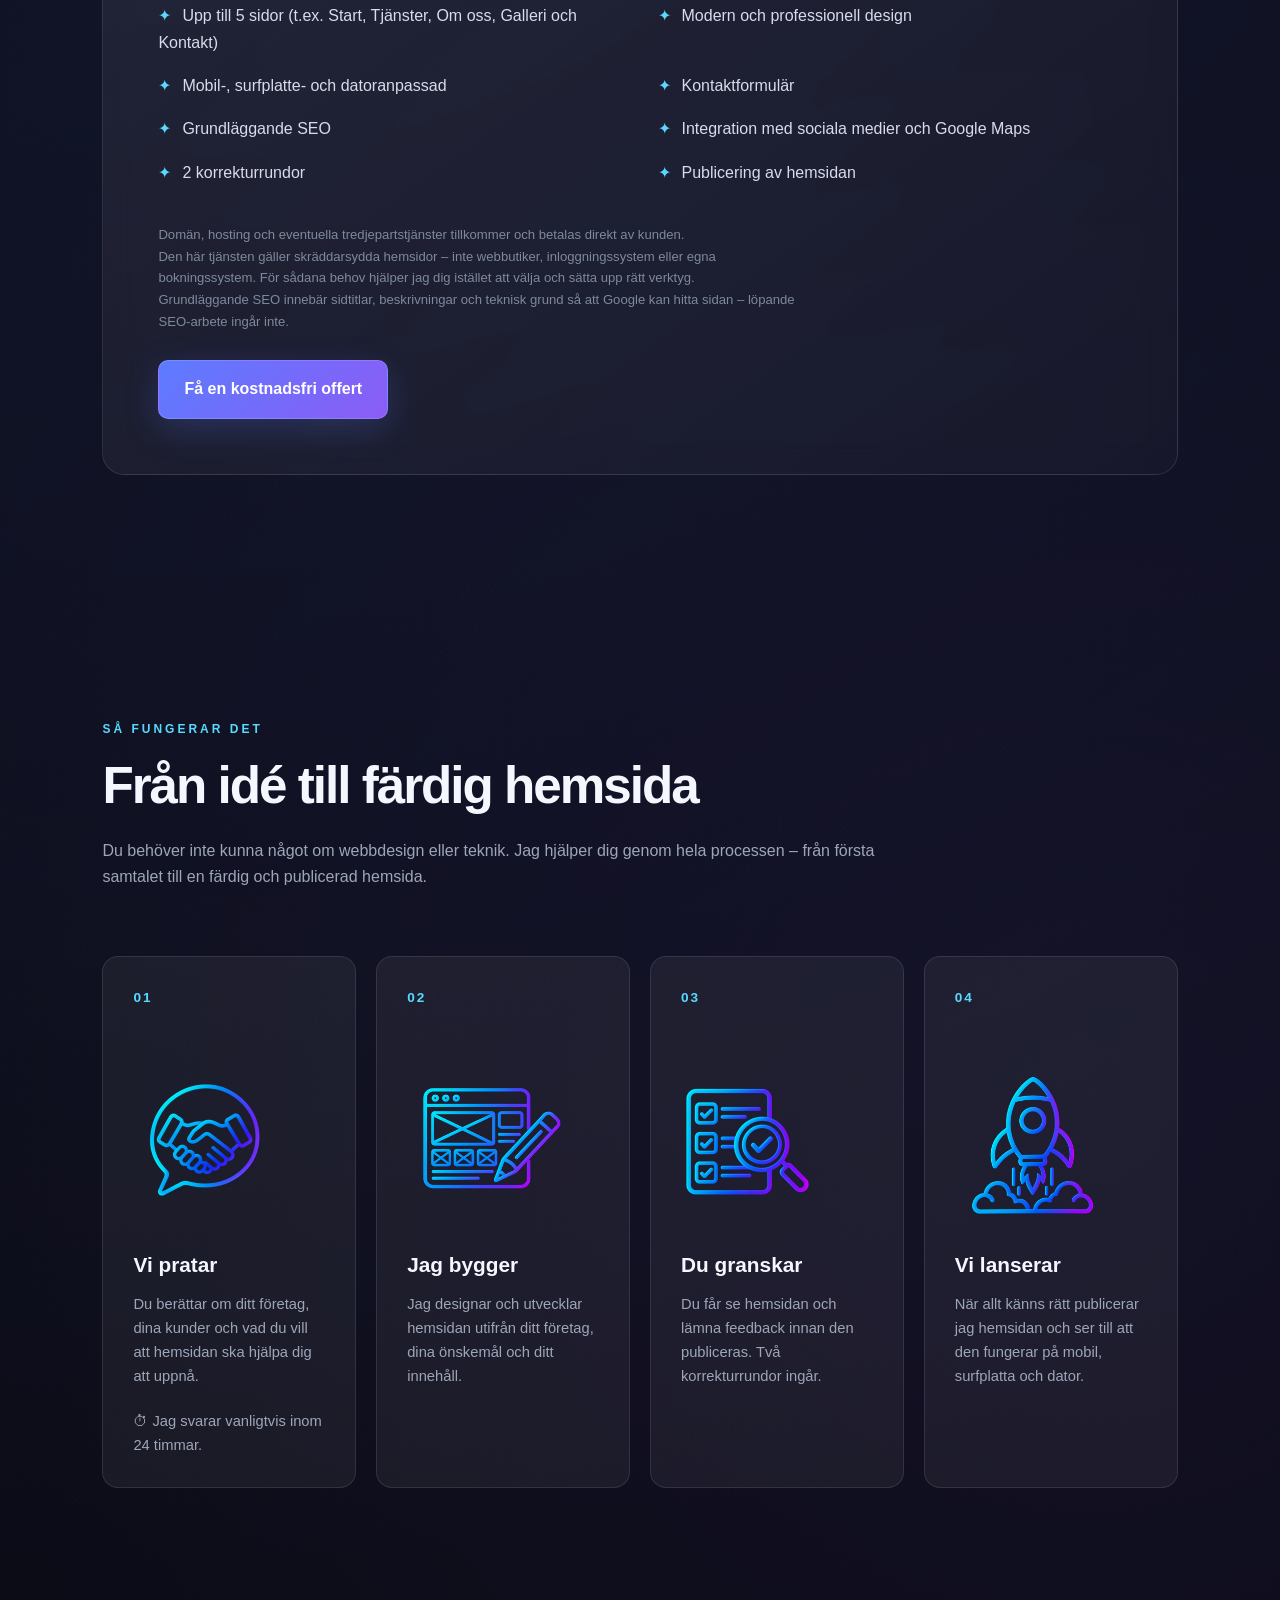
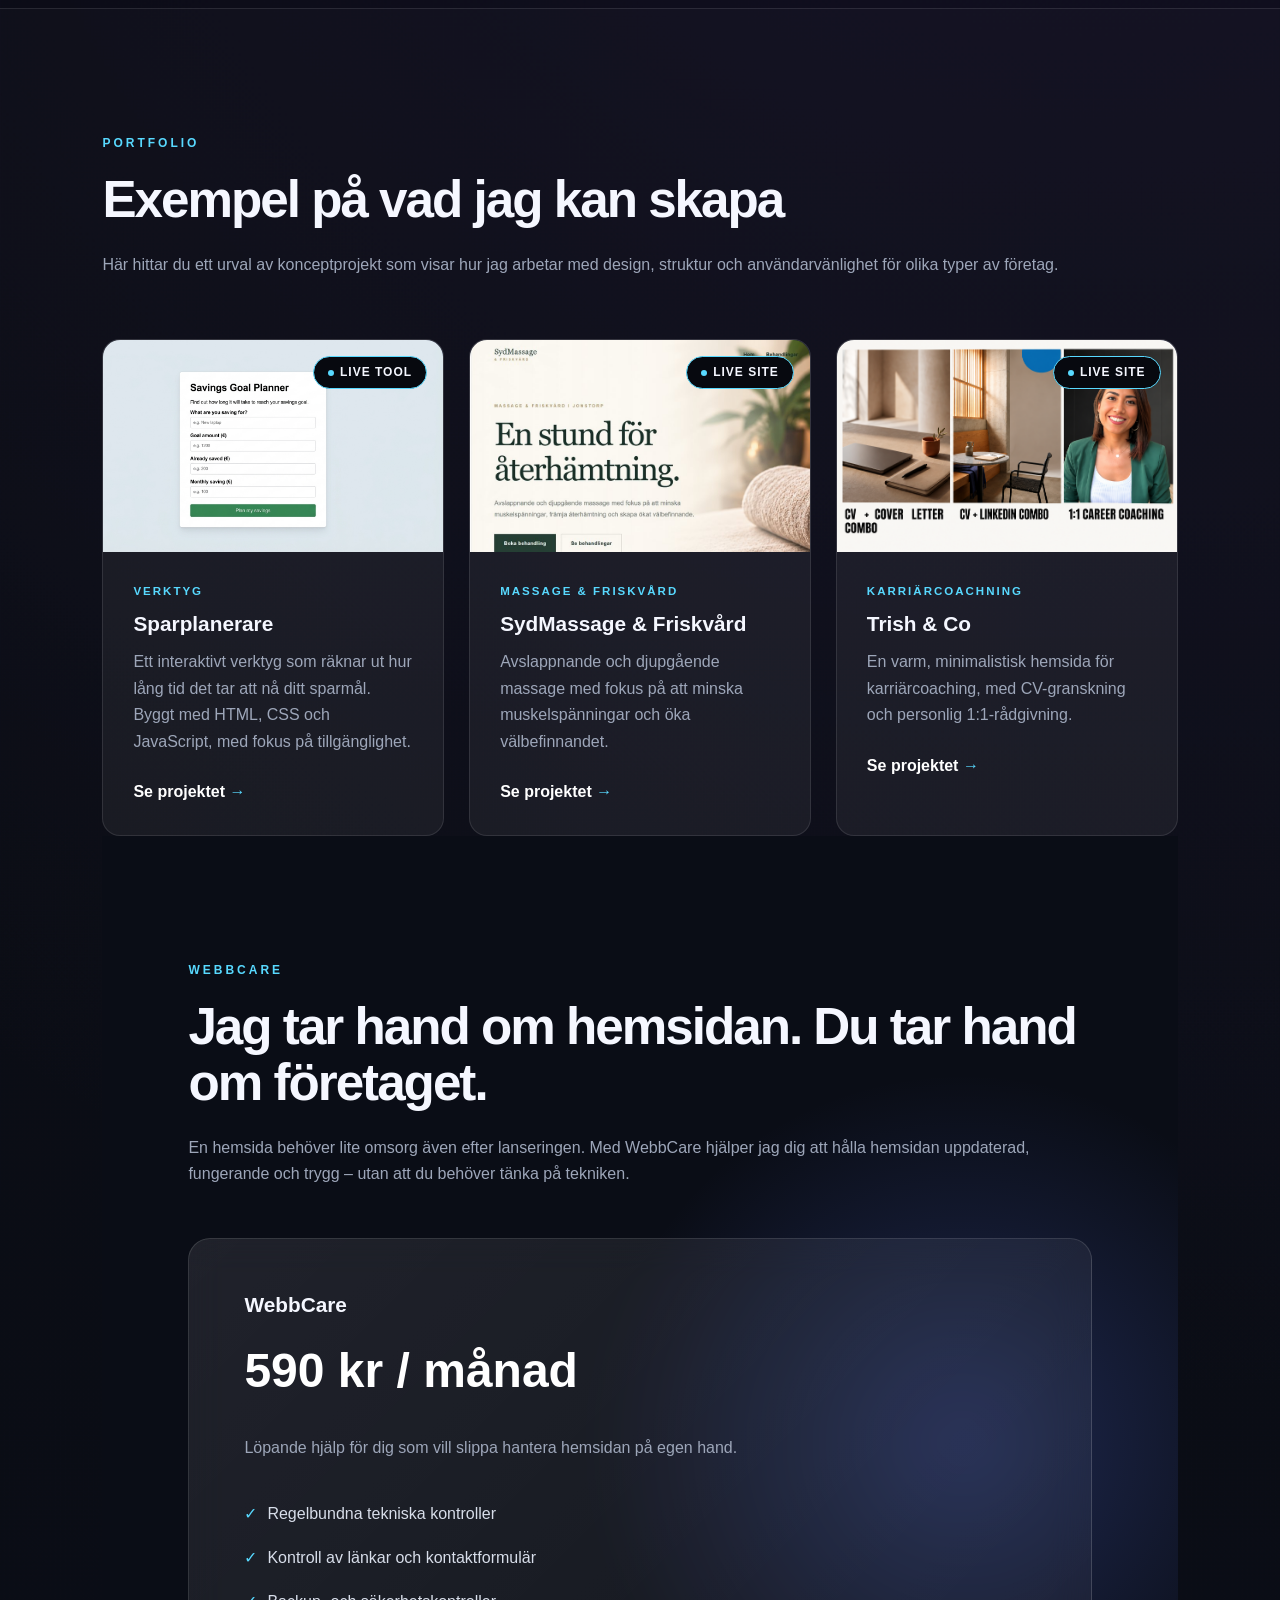
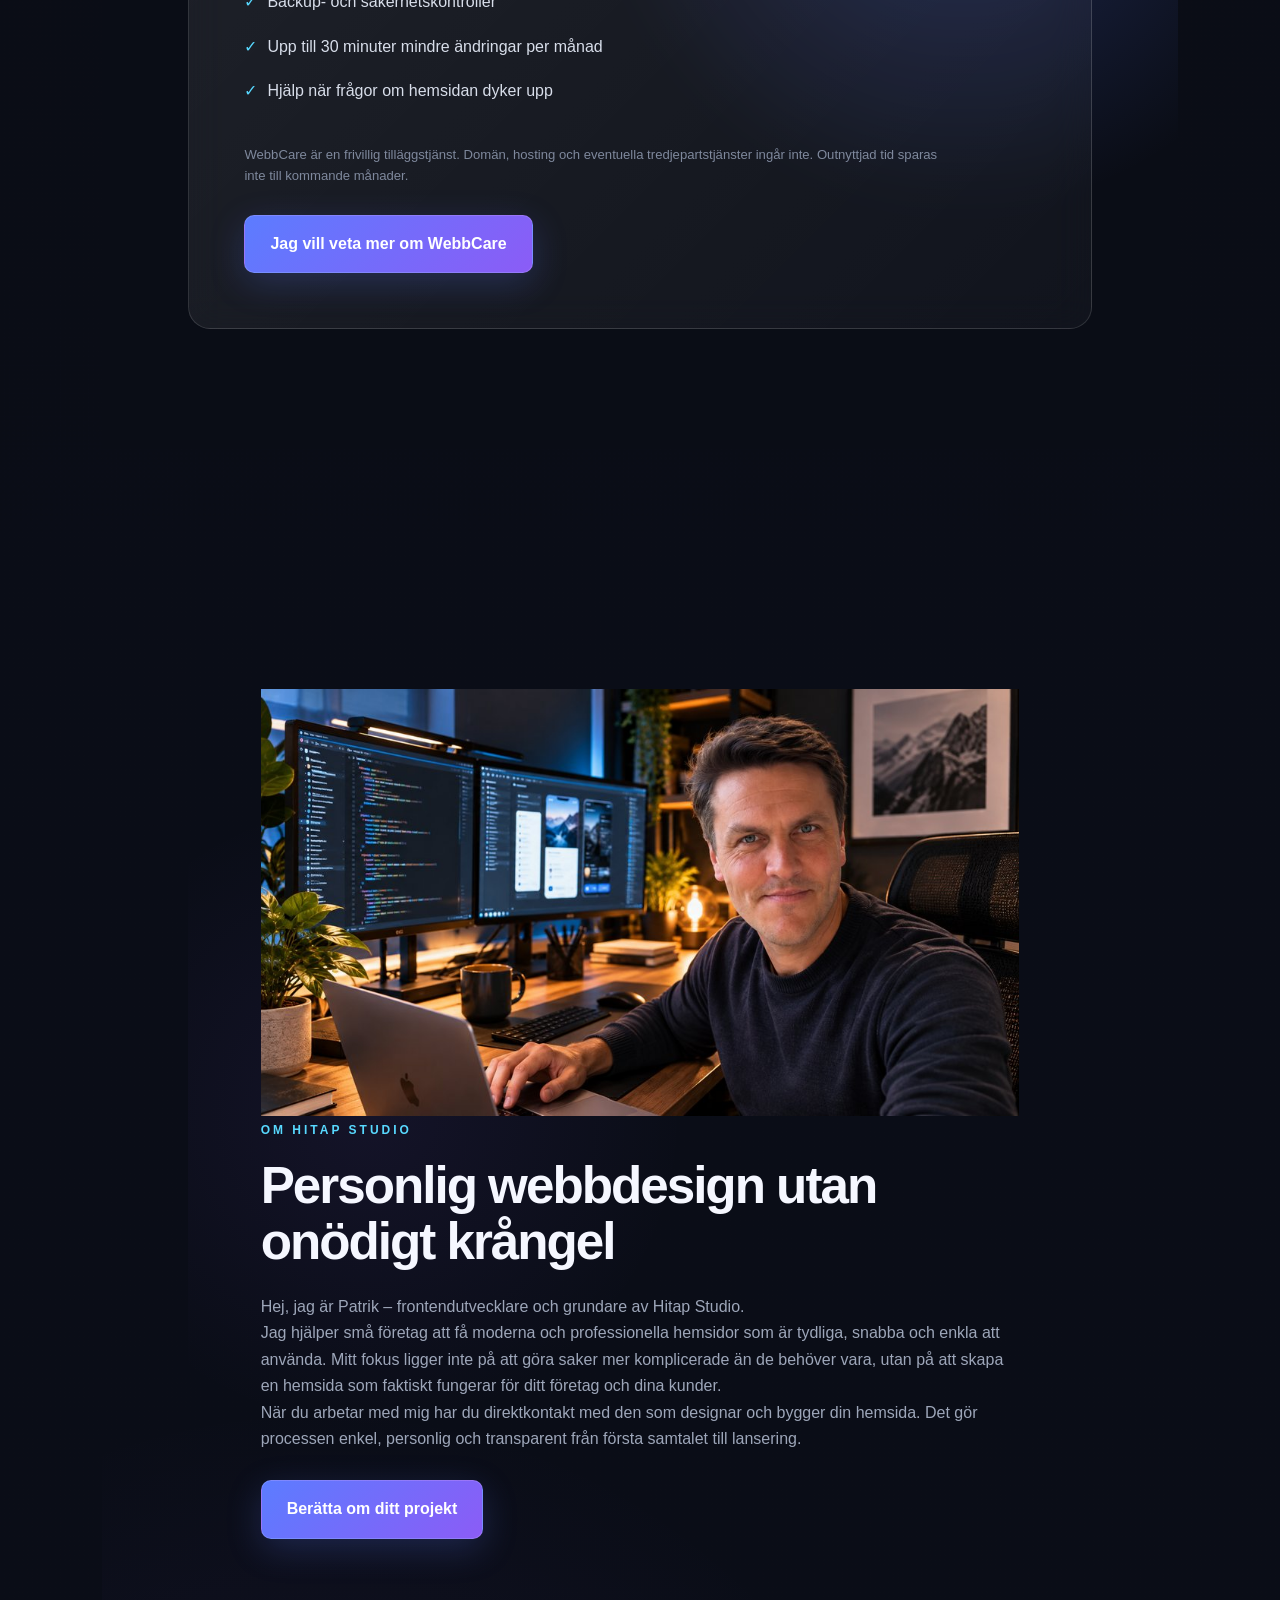
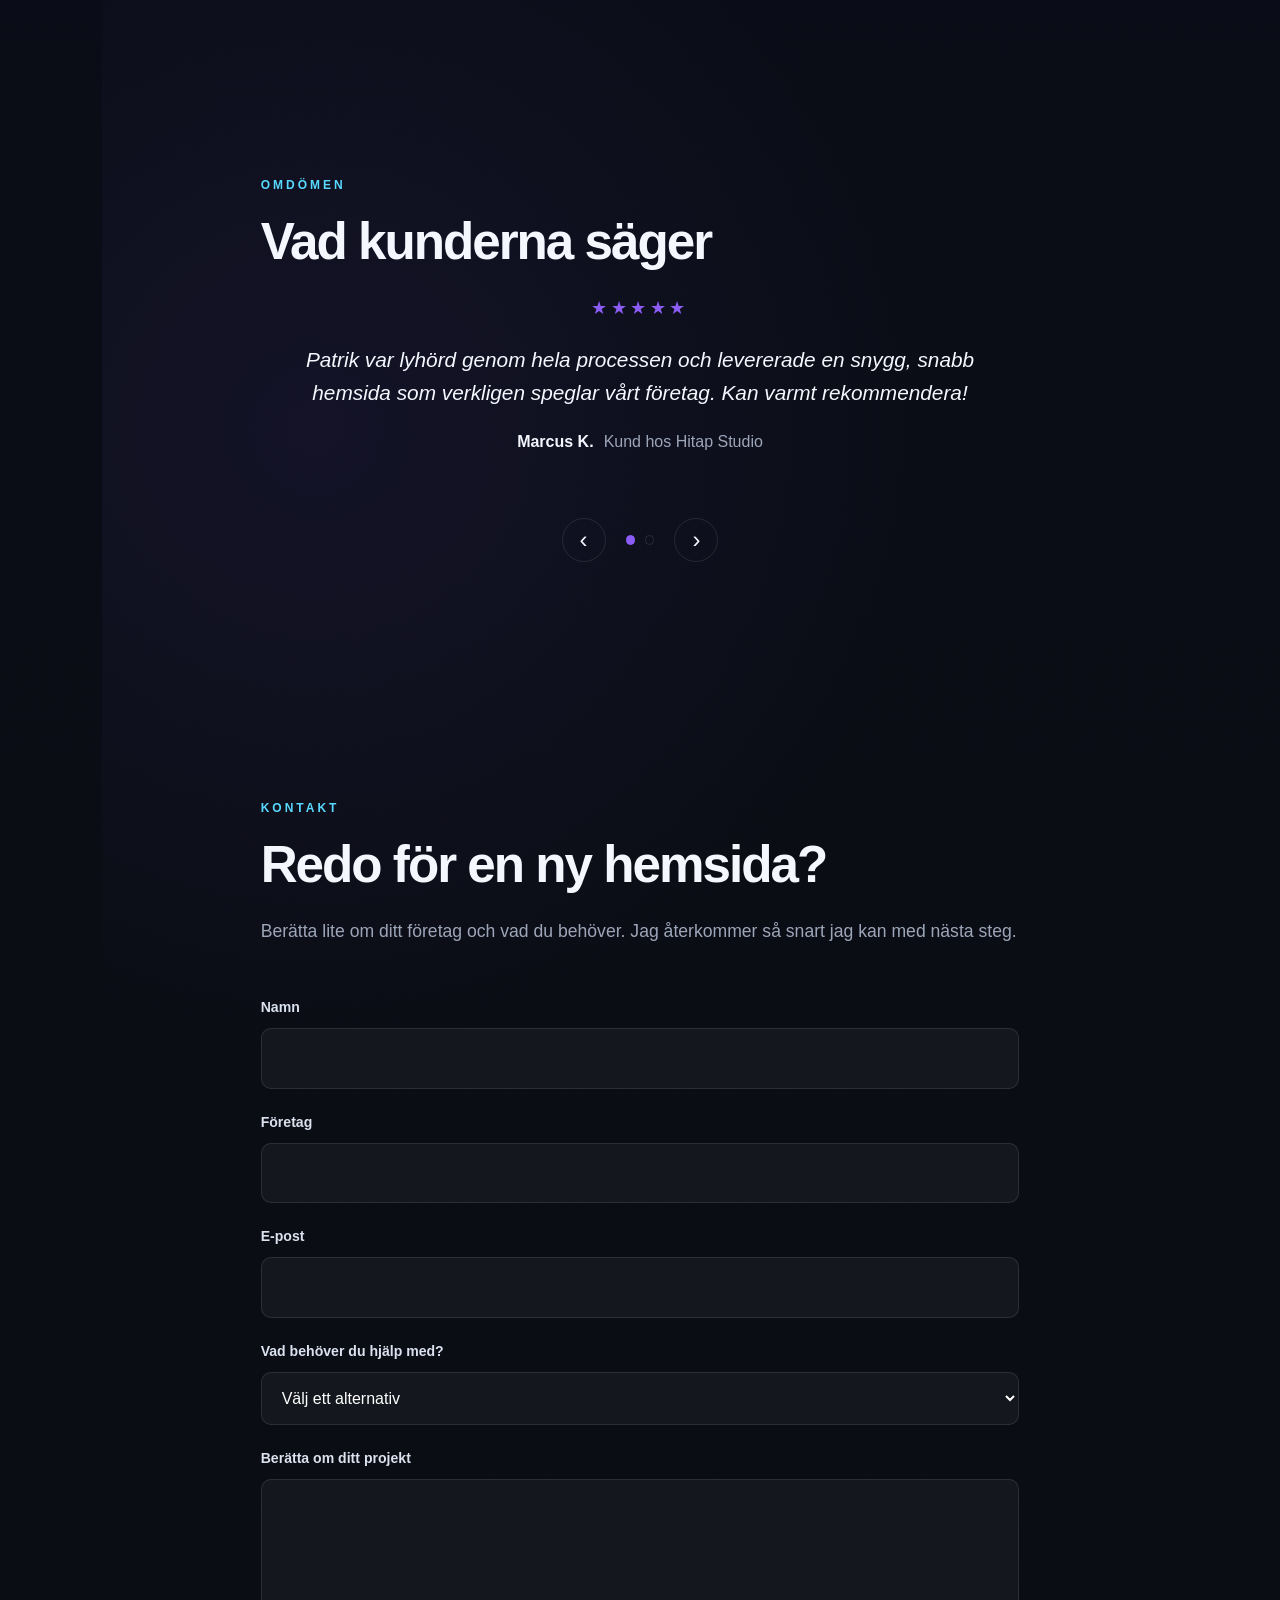
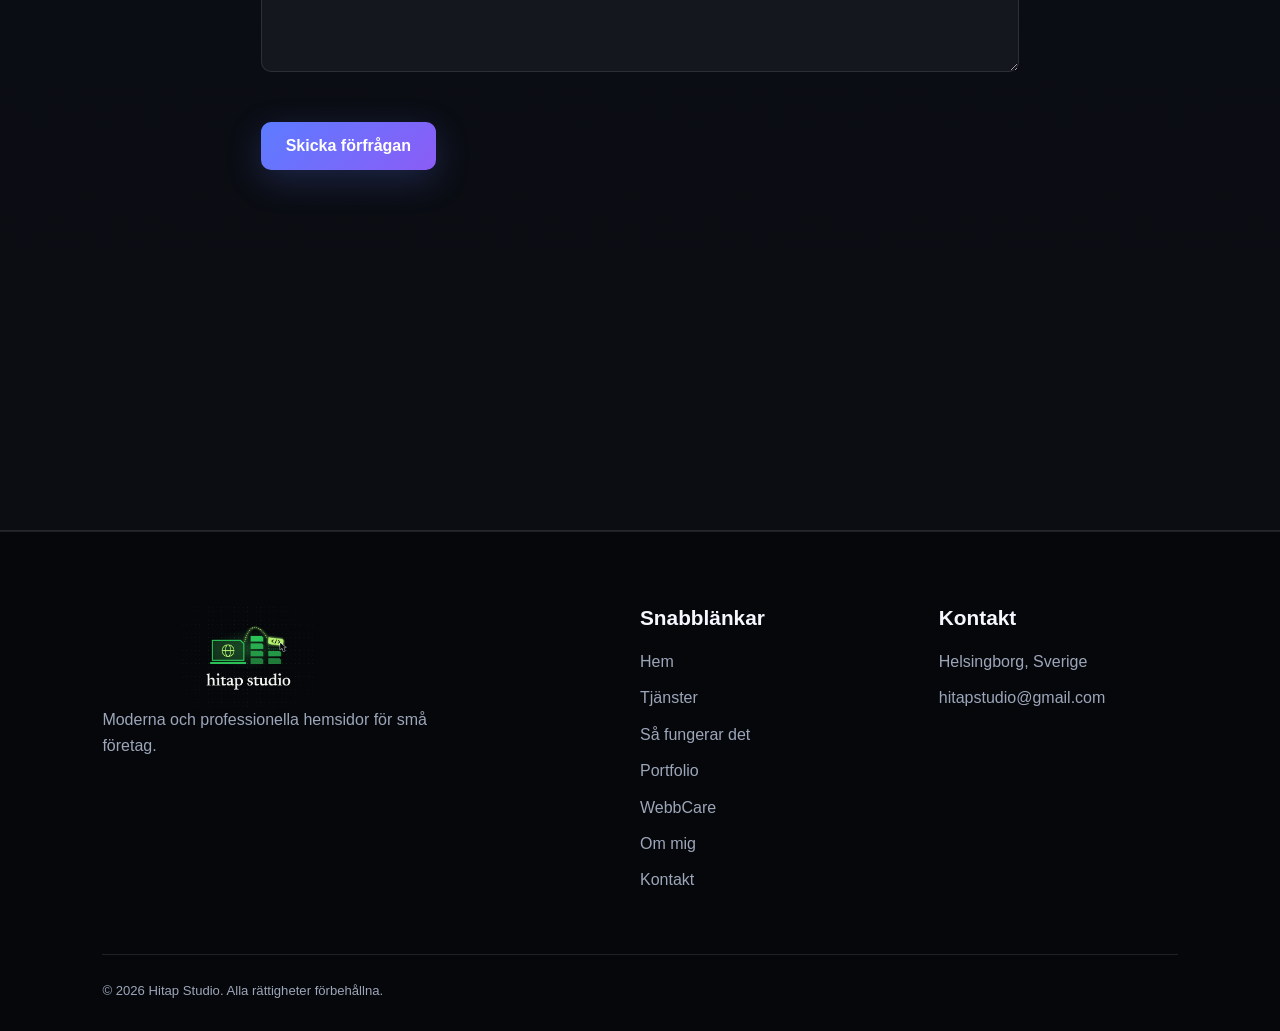
==== commit a8986515: "add changes to savings planner tool" ====
--- a/index.html
+++ b/index.html
@@ -211,23 +211,21 @@
         <article class="portfolio-card">
 
             <div class="portfolio-image">
-                <img src="images/restaurant-project.jpg"
-     alt="Concept design for a restaurant website">
-<span class="portfolio-badge concept">Concept</span>
+                <img src="images/savings-planner-project.jpg" style="object-position: right center;"
+     alt="Sparplanerare – interaktivt verktyg">
+   <span class="portfolio-badge live">Live tool</span>
 </div>
 
             <div class="portfolio-content">
-                <p class="project-type">RESTAURANG</p>
-
-                <h3>Modern restauranghemsida</h3>
+                <p class="project-type">VERKTYG</p>
+
+                <h3>Sparplanerare</h3>
 
                 <p>
-                    Ett koncept med fokus på en tydlig meny,
-                    inspirerande presentation och enkel kontakt
-                    för potentiella gäster.
+                    Ett interaktivt verktyg som räknar ut hur lång tid det tar att nå ditt sparmål. Byggt med HTML, CSS och JavaScript, med fokus på tillgänglighet.
                 </p>
 
-                <a href="projects/restaurant/index.html" class="project-link"></a>
+                <a href="tools/savings-planner/" class="project-link">
                     Se projektet
                 </a>
             </div>
--- a/styles/style.css
+++ b/styles/style.css
@@ -1412,4 +1412,4 @@
             translateY(-7px)
             rotate(-45deg);
     }
-
+}
